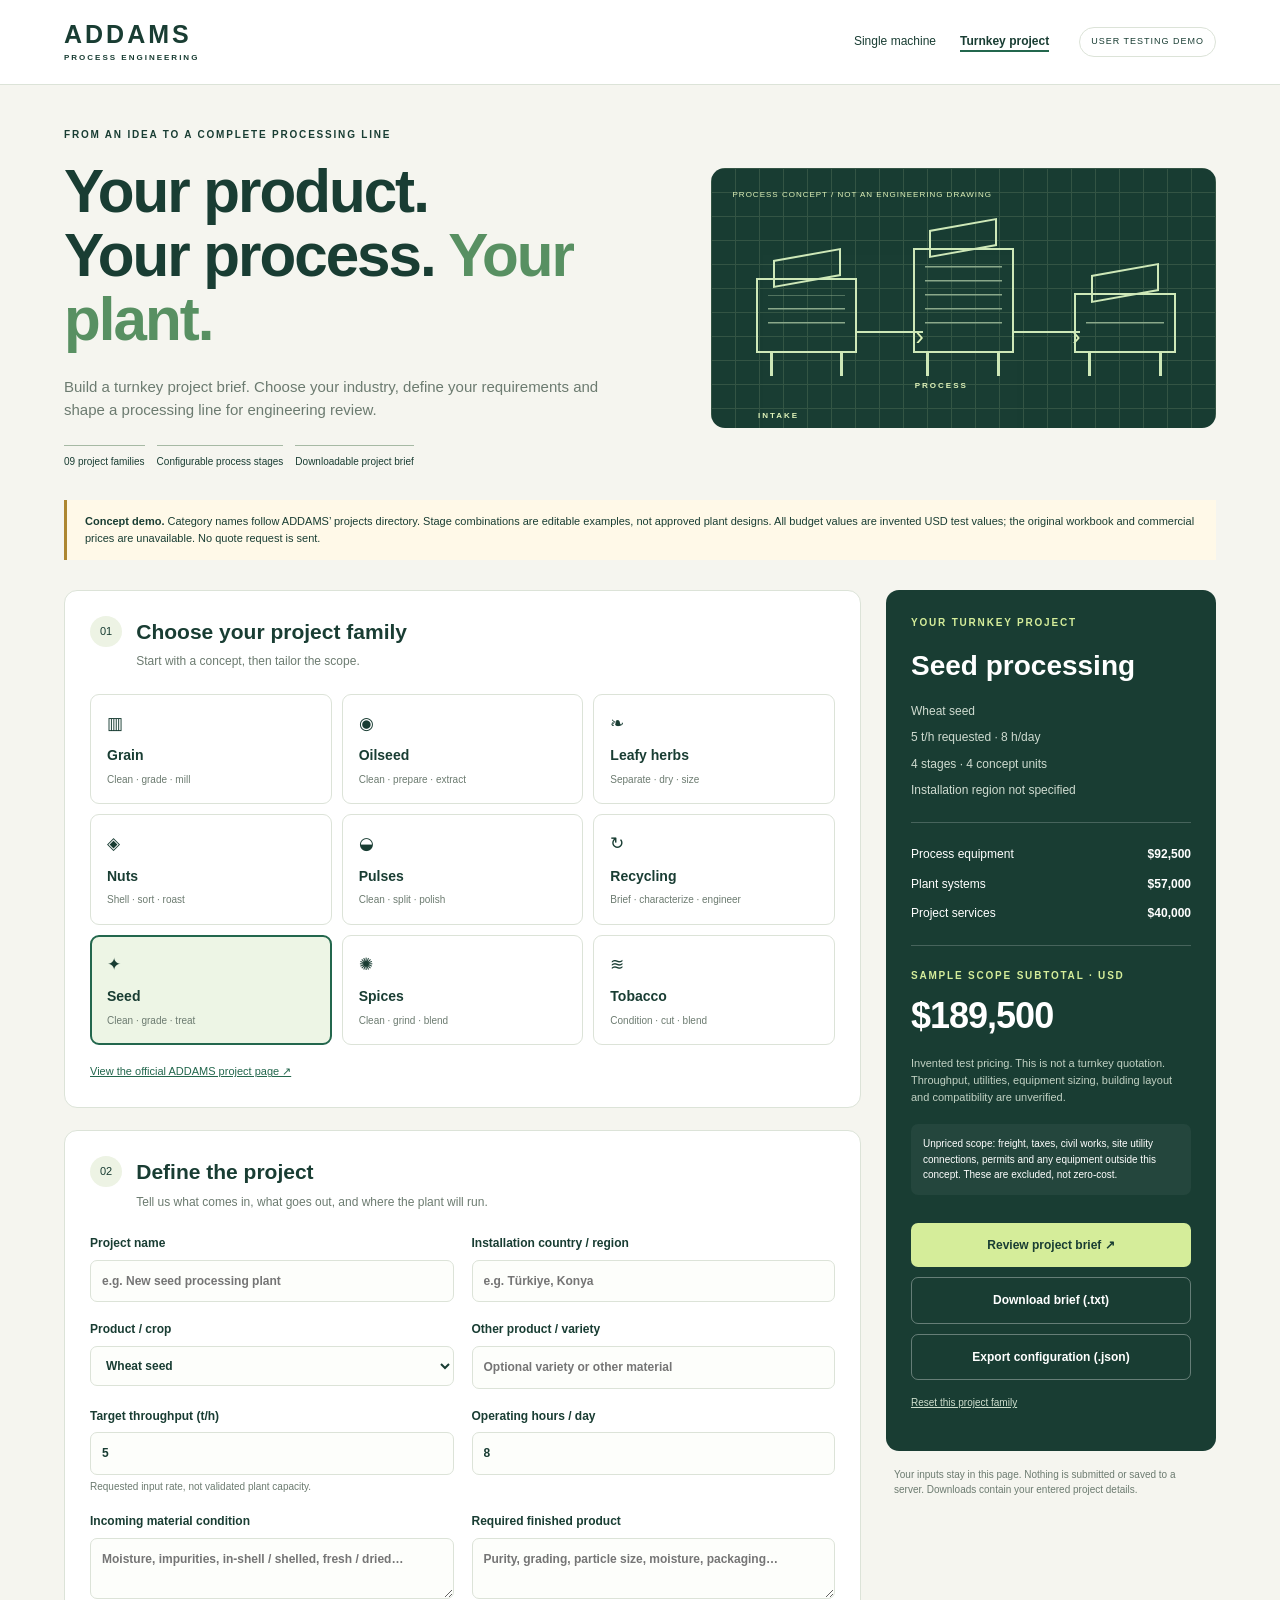
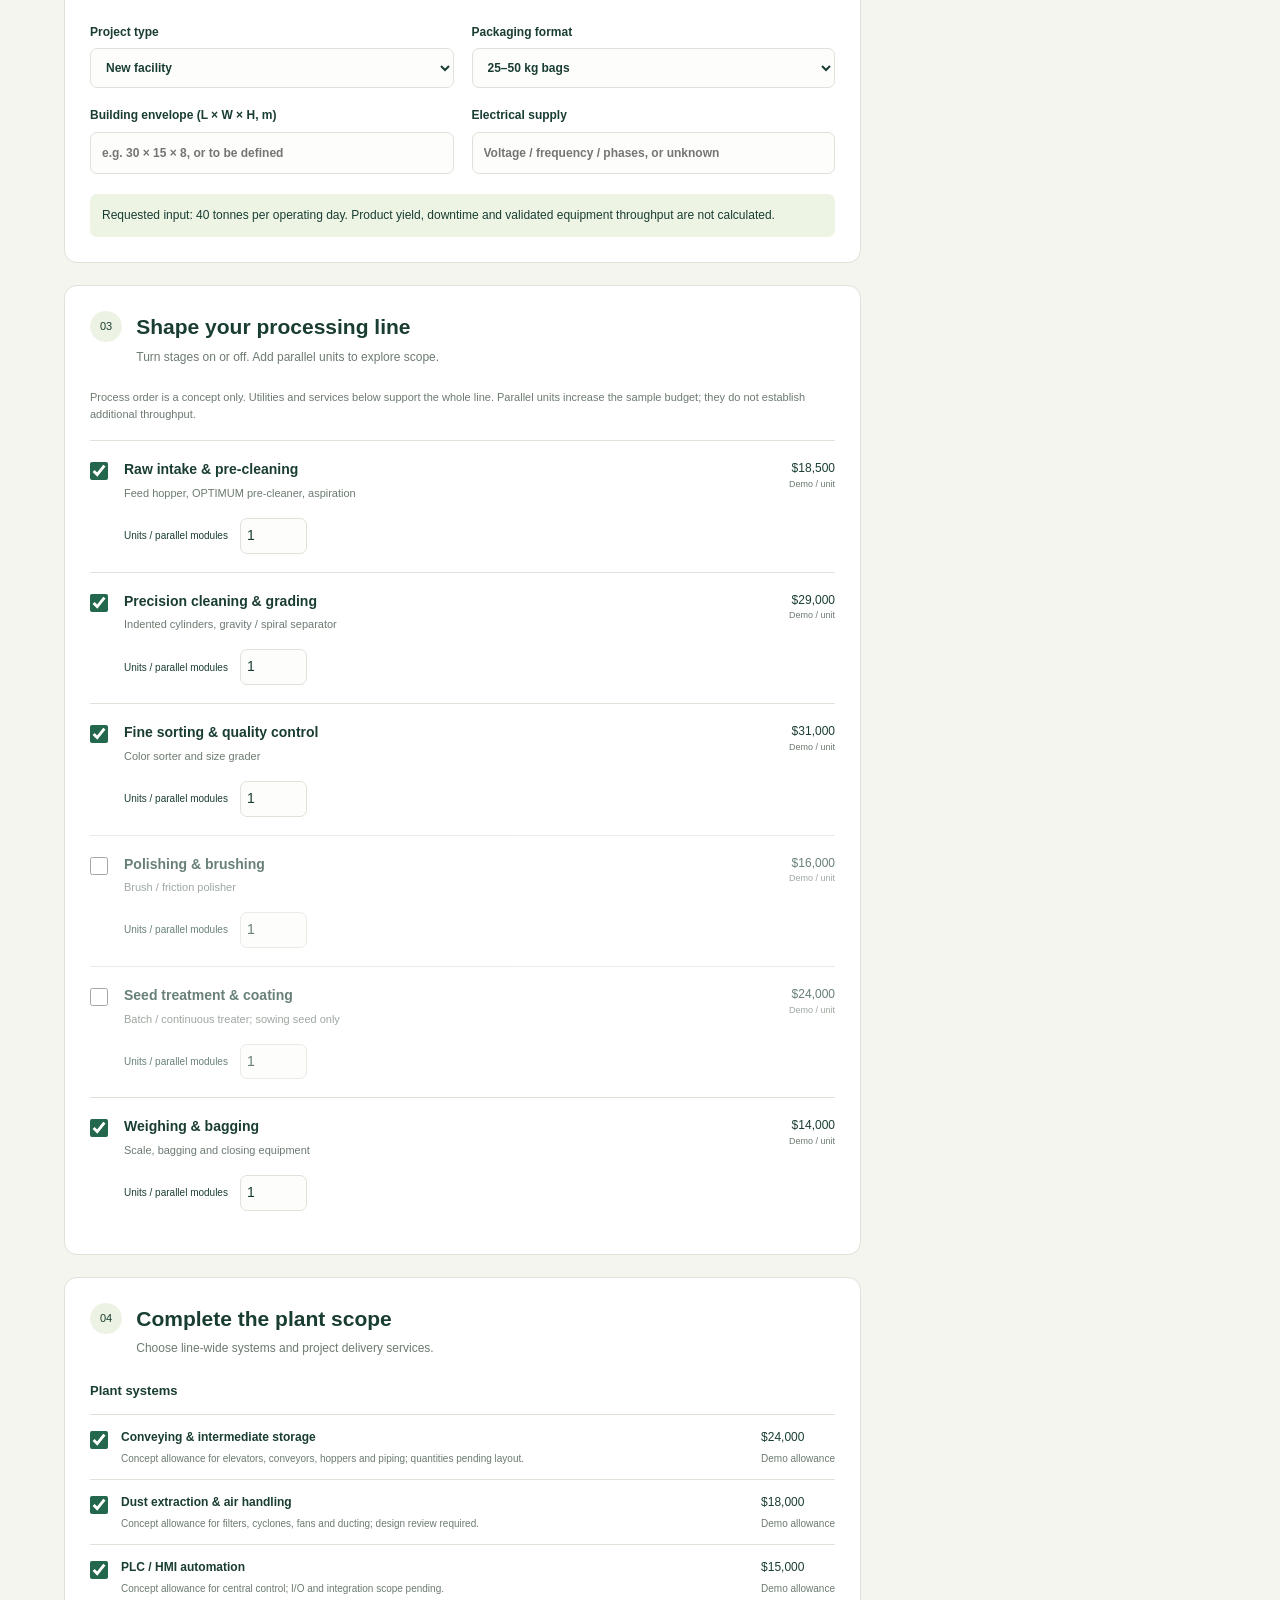
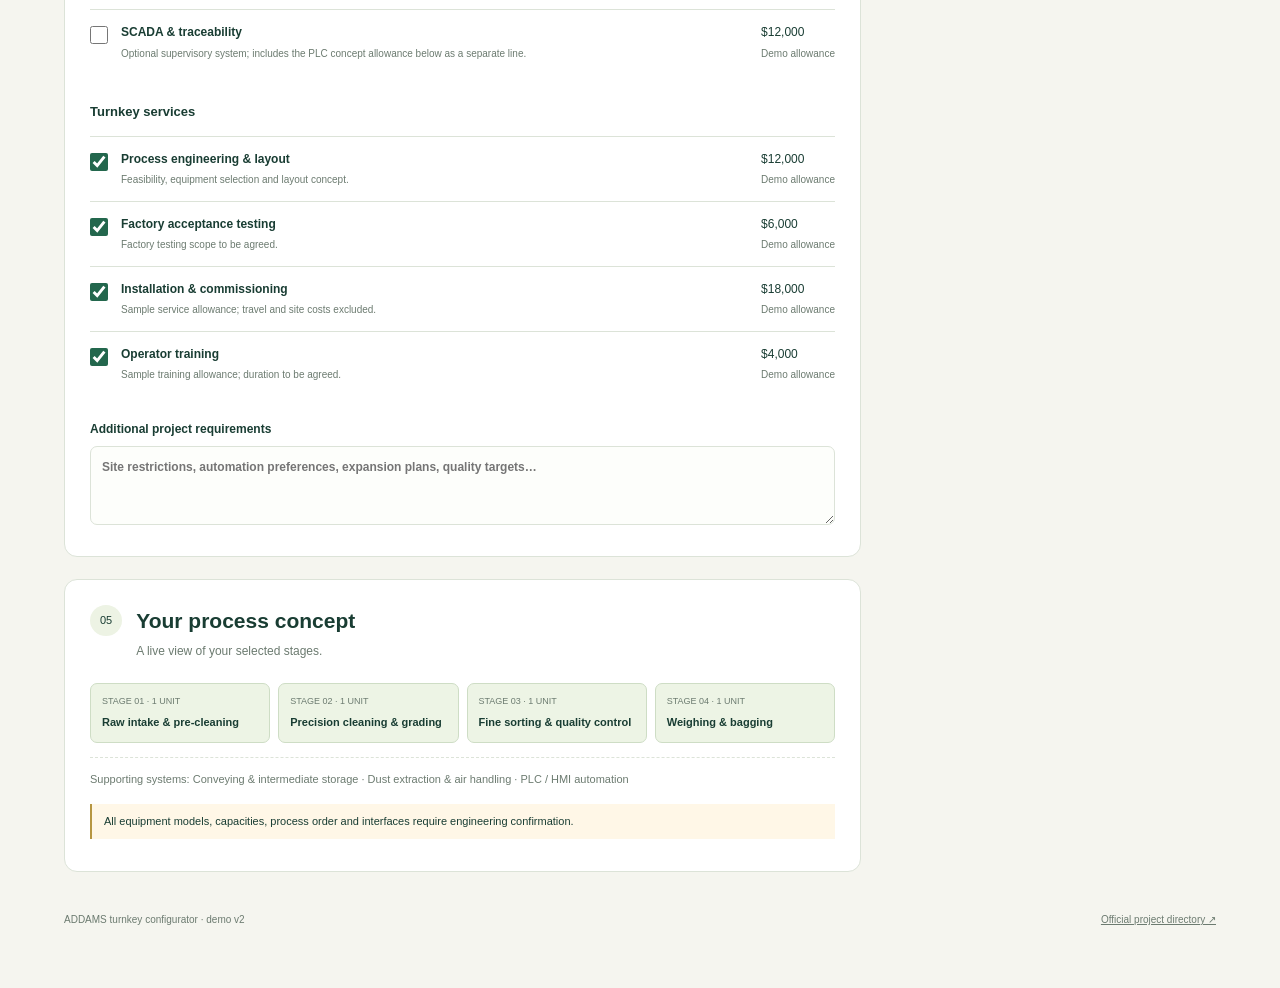
==== projects.html @ bf3217fe "Add turnkey project configurator projects.html" ====
<!doctype html><html lang="en"><head><meta charset="utf-8"><meta name="viewport" content="width=device-width,initial-scale=1"><title>ADDAMS | Turnkey Line Configurator</title><link rel="stylesheet" href="projects.css"><script src="projects.js" defer></script></head><body>
<header><a class="brand" href="index.html">ADDAMS<small>PROCESS ENGINEERING</small></a><nav><a href="index.html">Single machine</a><a href="projects.html" aria-current="page">Turnkey project</a></nav><span class="badge">USER TESTING DEMO</span></header>
<main><section class="hero"><div><div class="eyebrow">From an idea to a complete processing line</div><h1>Your product.<br>Your process. <em>Your plant.</em></h1><p>Build a turnkey project brief. Choose your industry, define your requirements and shape a processing line for engineering review.</p><div class="hero-tags"><span>09 project families</span><span>Configurable process stages</span><span>Downloadable project brief</span></div></div><div class="blueprint" aria-label="Conceptual processing-line illustration"><div class="grid-bg"></div><div class="tower t1"><i></i><b>INTAKE</b></div><div class="connector c1"></div><div class="tower t2"><i></i><b>PROCESS</b></div><div class="connector c2"></div><div class="tower t3"><i></i><b>PACK</b></div><span class="drawing-label">PROCESS CONCEPT / NOT AN ENGINEERING DRAWING</span></div></section>
<div class="notice"><b>Concept demo.</b> Category names follow ADDAMS’ projects directory. Stage combinations are editable examples, not approved plant designs. All budget values are invented USD test values; the original workbook and commercial prices are unavailable. No quote request is sent.</div>
<div class="layout"><div class="builder"><section class="panel" id="familySection"><div class="section-title"><span>01</span><div><h2>Choose your project family</h2><p>Start with a concept, then tailor the scope.</p></div></div><div id="families" class="families"></div><a id="source" target="_blank" rel="noopener" class="source">View the official ADDAMS project page ↗</a></section>
<section class="panel"><div class="section-title"><span>02</span><div><h2>Define the project</h2><p>Tell us what comes in, what goes out, and where the plant will run.</p></div></div><div class="fields">
<label>Project name<input id="projectName" maxlength="120" placeholder="e.g. New seed processing plant"></label><label>Installation country / region<input id="country" maxlength="120" placeholder="e.g. Türkiye, Konya"></label>
<label>Product / crop<select id="crop"></select></label><label>Other product / variety<input id="variety" maxlength="120" placeholder="Optional variety or other material"></label>
<label>Target throughput (t/h)<input id="capacity" type="number" min="0.1" max="1000" step="0.1" value="5" required><small>Requested input rate, not validated plant capacity.</small></label><label>Operating hours / day<input id="hours" type="number" min="1" max="24" step="1" value="8" required></label>
<label>Incoming material condition<textarea id="incoming" rows="2" maxlength="1000" placeholder="Moisture, impurities, in-shell / shelled, fresh / dried…"></textarea></label><label>Required finished product<textarea id="finished" rows="2" maxlength="1000" placeholder="Purity, grading, particle size, moisture, packaging…"></textarea></label>
<label>Project type<select id="projectType"><option>New facility</option><option>Existing line expansion</option><option>Retrofit / modernization</option></select></label><label>Packaging format<select id="packFormat"><option>25–50 kg bags</option><option>Big bags</option><option>Retail pouches</option><option>Jars / tins</option><option>Bulk discharge</option><option>To be defined</option></select></label>
<label>Building envelope (L × W × H, m)<input id="building" maxlength="100" placeholder="e.g. 30 × 15 × 8, or to be defined"></label><label>Electrical supply<input id="power" maxlength="100" placeholder="Voltage / frequency / phases, or unknown"></label></div><div class="requirement" id="throughput" role="status"></div></section>
<section class="panel"><div class="section-title"><span>03</span><div><h2>Shape your processing line</h2><p>Turn stages on or off. Add parallel units to explore scope.</p></div></div><div class="tip">Process order is a concept only. Utilities and services below support the whole line. Parallel units increase the sample budget; they do not establish additional throughput.</div><div id="stages"></div></section>
<section class="panel"><div class="section-title"><span>04</span><div><h2>Complete the plant scope</h2><p>Choose line-wide systems and project delivery services.</p></div></div><h3>Plant systems</h3><div id="systems"></div><h3 class="subhead">Turnkey services</h3><div id="services"></div><label class="notes">Additional project requirements<textarea id="notes" rows="3" maxlength="2000" placeholder="Site restrictions, automation preferences, expansion plans, quality targets…"></textarea></label></section>
<section class="panel flow-panel"><div class="section-title"><span>05</span><div><h2>Your process concept</h2><p>A live view of your selected stages.</p></div></div><ol id="flow" class="flow"></ol><div id="support" class="support"></div><div id="checks" class="checks" role="status"></div></section></div>
<aside><div class="summary"><div class="eyebrow">Your turnkey project</div><h2 id="summaryTitle"></h2><div id="summaryDetails"></div><div class="divider"></div><div id="budgetLines"></div><div class="divider"></div><div class="eyebrow">Sample scope subtotal · USD</div><div id="budget" class="budget" role="status" aria-live="polite"></div><p class="fine">Invented test pricing. This is not a turnkey quotation. Throughput, utilities, equipment sizing, building layout and compatibility are unverified.</p><div class="exclusions">Unpriced scope: freight, taxes, civil works, site utility connections, permits and any equipment outside this concept. These are excluded, not zero-cost.</div><button class="primary" id="review">Review project brief ↗</button><button class="secondary" id="download">Download brief (.txt)</button><button class="secondary" id="json">Export configuration (.json)</button><button class="reset" id="reset">Reset this project family</button><div class="status" id="status" role="status"></div></div><div class="privacy">Your inputs stay in this page. Nothing is submitted or saved to a server. Downloads contain your entered project details.</div></aside></div>
<footer><span>ADDAMS turnkey configurator · demo v2</span><a href="https://addamsgroup.com/projects/" target="_blank" rel="noopener">Official project directory ↗</a></footer></main>
<dialog id="brief" aria-labelledby="briefTitle"><button class="close" id="close" aria-label="Close project brief">×</button><div class="eyebrow">Project brief / engineering review required</div><h2 id="briefTitle">Your turnkey line concept</h2><pre id="briefText"></pre><div class="dialog-actions"><button class="primary" id="briefDownload">Download brief</button><button class="secondary" id="print">Print / Save as PDF</button></div></dialog></body></html>
---- projects.css ----
:root{--ink:#193d33;--green:#23674d;--lime:#d5ed9a;--paper:#f5f5ef;--line:#dce3d8;--muted:#6c7b70}*{box-sizing:border-box}body{margin:0;background:var(--paper);color:var(--ink);font:14px/1.55 Arial,sans-serif}a{color:inherit}button,input,select,textarea{font:inherit}button{cursor:pointer}button:focus-visible,a:focus-visible,input:focus-visible,select:focus-visible,textarea:focus-visible{outline:3px solid #a8bd55;outline-offset:3px}header{display:flex;align-items:center;gap:30px;padding:22px 5%;background:#fff;border-bottom:1px solid var(--line)}.brand{text-decoration:none;font-size:25px;font-weight:900;letter-spacing:3px;line-height:1}.brand small{display:block;font-size:8px;letter-spacing:2px;margin-top:7px}nav{display:flex;gap:24px;margin-left:auto}nav a{text-decoration:none;font-size:12px}nav a[aria-current]{font-weight:bold;border-bottom:2px solid var(--green)}.badge{font-size:9px;border:1px solid var(--line);border-radius:20px;padding:7px 11px;letter-spacing:1px}main{max-width:1500px;margin:auto;padding:42px 5%}.hero{display:grid;grid-template-columns:1.2fr 1fr;gap:40px;align-items:center}.eyebrow{font-size:10px;letter-spacing:1.8px;text-transform:uppercase;font-weight:bold}h1{font-size:clamp(34px,4.7vw,65px);letter-spacing:-2px;line-height:1.07;margin:17px 0 22px}h1 em{font-style:normal;color:#589062}.hero p{max-width:560px;color:var(--muted);font-size:15px}.hero-tags{display:flex;gap:12px;flex-wrap:wrap;font-size:10px;margin-top:24px}.hero-tags span{border-top:1px solid #a6b9a4;padding-top:8px}.blueprint{height:260px;background:var(--ink);border-radius:14px;position:relative;overflow:hidden;color:#e0f3ba}.grid-bg{position:absolute;inset:0;opacity:.15;background-image:linear-gradient(#cadba9 1px,transparent 1px),linear-gradient(90deg,#cadba9 1px,transparent 1px);background-size:24px 24px}.tower{position:absolute;border:2px solid #cee8b8;width:20%;top:80px;height:105px}.tower:before{content:'';position:absolute;left:15%;right:15%;top:-26px;height:24px;border:2px solid #cee8b8;transform:skewY(-10deg)}.tower:after{content:'';position:absolute;left:12%;right:12%;height:23px;bottom:-25px;border-left:3px solid #cee8b8;border-right:3px solid #cee8b8}.tower i{position:absolute;inset:15px 10px;background:repeating-linear-gradient(0deg,transparent,transparent 12px,#8aa88a 13px,#8aa88a 14px)}.tower b{position:absolute;top:130px;font-size:8px;letter-spacing:2px;white-space:nowrap}.t1{left:9%;height:75px;top:110px}.t2{left:40%}.t3{left:72%;height:60px;top:125px}.connector{position:absolute;width:13%;height:10px;border-top:2px solid #cee8b8;top:163px}.connector:after{content:'›';position:absolute;right:-1px;top:-16px;font-size:25px}.c1{left:29%}.c2{left:60%}.drawing-label{position:absolute;left:22px;top:21px;font-size:8px;letter-spacing:1px}.notice{background:#fff9e8;border-left:3px solid #ad8731;padding:13px 18px;font-size:11px;margin:30px 0}.layout{display:grid;grid-template-columns:minmax(0,1fr) 330px;gap:25px;align-items:start}.panel{background:white;border:1px solid var(--line);border-radius:13px;padding:25px;margin-bottom:22px}.section-title{display:flex;gap:14px;align-items:start;margin-bottom:23px}.section-title>span{font-size:11px;background:#edf3e4;border-radius:50%;padding:7px 10px}.section-title h2{font-size:21px;margin:0}.section-title p{font-size:12px;color:var(--muted);margin:4px 0 0}.families{display:grid;grid-template-columns:repeat(3,1fr);gap:10px}.family{border:1px solid var(--line);background:white;text-align:left;color:var(--ink);border-radius:9px;padding:16px;min-height:100px}.family[aria-pressed=true]{background:#edf5e5;border:2px solid var(--green);padding:15px}.family b{display:block;font-size:14px;margin-bottom:5px}.family small{font-size:10px;color:var(--muted);display:block}.family .icon{display:block;font-size:17px;margin-bottom:8px}.source{display:inline-block;font-size:11px;margin-top:18px;color:var(--green)}.fields{display:grid;grid-template-columns:1fr 1fr;gap:18px}label{display:block;font-size:12px;font-weight:bold}input,select,textarea{width:100%;border:1px solid var(--line);border-radius:7px;padding:11px;background:#fdfefb;color:var(--ink);margin-top:7px;min-width:0}textarea{resize:vertical}label small{font-size:10px;font-weight:normal;color:var(--muted);display:block;margin-top:4px}.requirement{background:#edf4e4;padding:12px;margin-top:20px;font-size:12px;border-radius:7px}.tip{font-size:11px;color:var(--muted);margin-bottom:17px}.stage{border-top:1px solid var(--line);padding:18px 0;display:grid;grid-template-columns:22px 1fr auto;gap:12px;align-items:start}.stage input[type=checkbox],.scope input{width:18px;height:18px;accent-color:var(--green);margin:3px 0}.stage h3{font-size:14px;margin:0}.stage p{font-size:11px;color:var(--muted);margin:4px 0}.stage .cost{font-size:12px;white-space:nowrap;text-align:right}.cost small{display:block;font-size:9px;color:var(--muted)}.stage-controls{grid-column:2 / 4;display:flex;align-items:center;gap:12px}.stage-controls label{font-weight:normal;font-size:10px}.stage-controls input{width:67px;margin:0;padding:6px}.stage.disabled{opacity:.65}.scope{display:grid;grid-template-columns:19px 1fr auto;gap:12px;padding:13px 0;border-top:1px solid var(--line);font-size:12px;cursor:pointer}.scope b{font-size:12px}.scope small{display:block;font-weight:normal;color:var(--muted);font-size:10px}.scope .cost{font-weight:normal}.panel>h3{font-size:13px}.subhead{margin-top:28px}.notes{margin-top:24px}.flow{display:flex;gap:8px;flex-wrap:wrap;padding:0;list-style:none}.flow li{background:#edf4e5;border:1px solid #ceddc5;padding:11px;border-radius:7px;font-size:11px;flex:1 1 120px}.flow li span{display:block;font-size:9px;color:var(--muted);margin-bottom:5px}.support{font-size:11px;color:var(--muted);border-top:1px dashed var(--line);padding-top:13px}.checks{margin-top:16px;font-size:11px}.checks p{padding:9px 12px;background:#fff7e7;border-left:2px solid #b69642;margin:7px 0}.summary{background:var(--ink);color:#fff;padding:25px;border-radius:13px}aside{position:sticky;top:20px}.summary .eyebrow{color:var(--lime)}.summary h2{font-size:28px;margin:14px 0}.detail{font-size:12px;color:#cfdbd0;margin:8px 0}.row{display:flex;justify-content:space-between;gap:12px;font-size:12px;margin:11px 0}.divider{border-top:1px solid #ffffff33;margin:22px 0}.budget{font-size:36px;font-weight:bold;letter-spacing:-1px;margin:5px 0}.fine{font-size:11px;color:#c1d1c3}.exclusions{font-size:10px;background:#ffffff0c;border-radius:7px;padding:12px;margin:18px 0}.primary,.secondary{width:100%;padding:13px;border-radius:7px;border:0;font-weight:bold;margin-top:10px;font-size:12px}.primary{background:var(--lime);color:var(--ink)}.secondary{background:transparent;color:inherit;border:1px solid #ffffff55}.reset{border:0;background:none;color:#cfdfce;text-decoration:underline;font-size:10px;padding:15px 0}.status{font-size:11px;color:var(--lime)}.privacy{font-size:10px;color:var(--muted);padding:16px 8px}footer{display:flex;justify-content:space-between;font-size:10px;color:var(--muted);padding:18px 0}dialog{width:min(760px,calc(100% - 30px));max-height:90vh;border:0;border-radius:14px;padding:30px;color:var(--ink)}dialog::backdrop{background:#102d26b0}dialog h2{font-size:25px}pre{font:12px/1.7 Arial,sans-serif;white-space:pre-wrap;overflow-wrap:anywhere}.close{float:right;border:0;border-radius:50%;background:#eef3e6;width:32px;height:32px}.dialog-actions{display:flex;gap:12px}.dialog-actions .secondary{color:var(--ink);border-color:var(--line)}@media(max-width:1050px){.layout{grid-template-columns:1fr 300px}.families{grid-template-columns:repeat(2,1fr)}}@media(max-width:850px){.layout{grid-template-columns:1fr}aside{position:static}.hero{grid-template-columns:1fr}.blueprint{display:none}.families{grid-template-columns:repeat(3,1fr)}}@media(max-width:550px){main{padding:28px 5%}header{gap:12px;flex-wrap:wrap}.badge{display:none}nav{gap:15px}.brand{font-size:20px}.panel{padding:19px}.families{grid-template-columns:repeat(2,1fr)}.fields{grid-template-columns:1fr}.stage{grid-template-columns:20px 1fr}.stage .cost{grid-column:2;text-align:left}.stage-controls{grid-column:2}.scope{grid-template-columns:19px 1fr}.scope .cost{grid-column:2}.dialog-actions{display:block}footer{display:block}h1{font-size:40px}.family{min-height:95px}}@media print{body>*{display:none!important}body>dialog[open]{display:block!important;position:static;max-height:none;width:100%;max-width:none;margin:0;padding:0}dialog button,.dialog-actions{display:none!important}dialog::backdrop{background:white}}
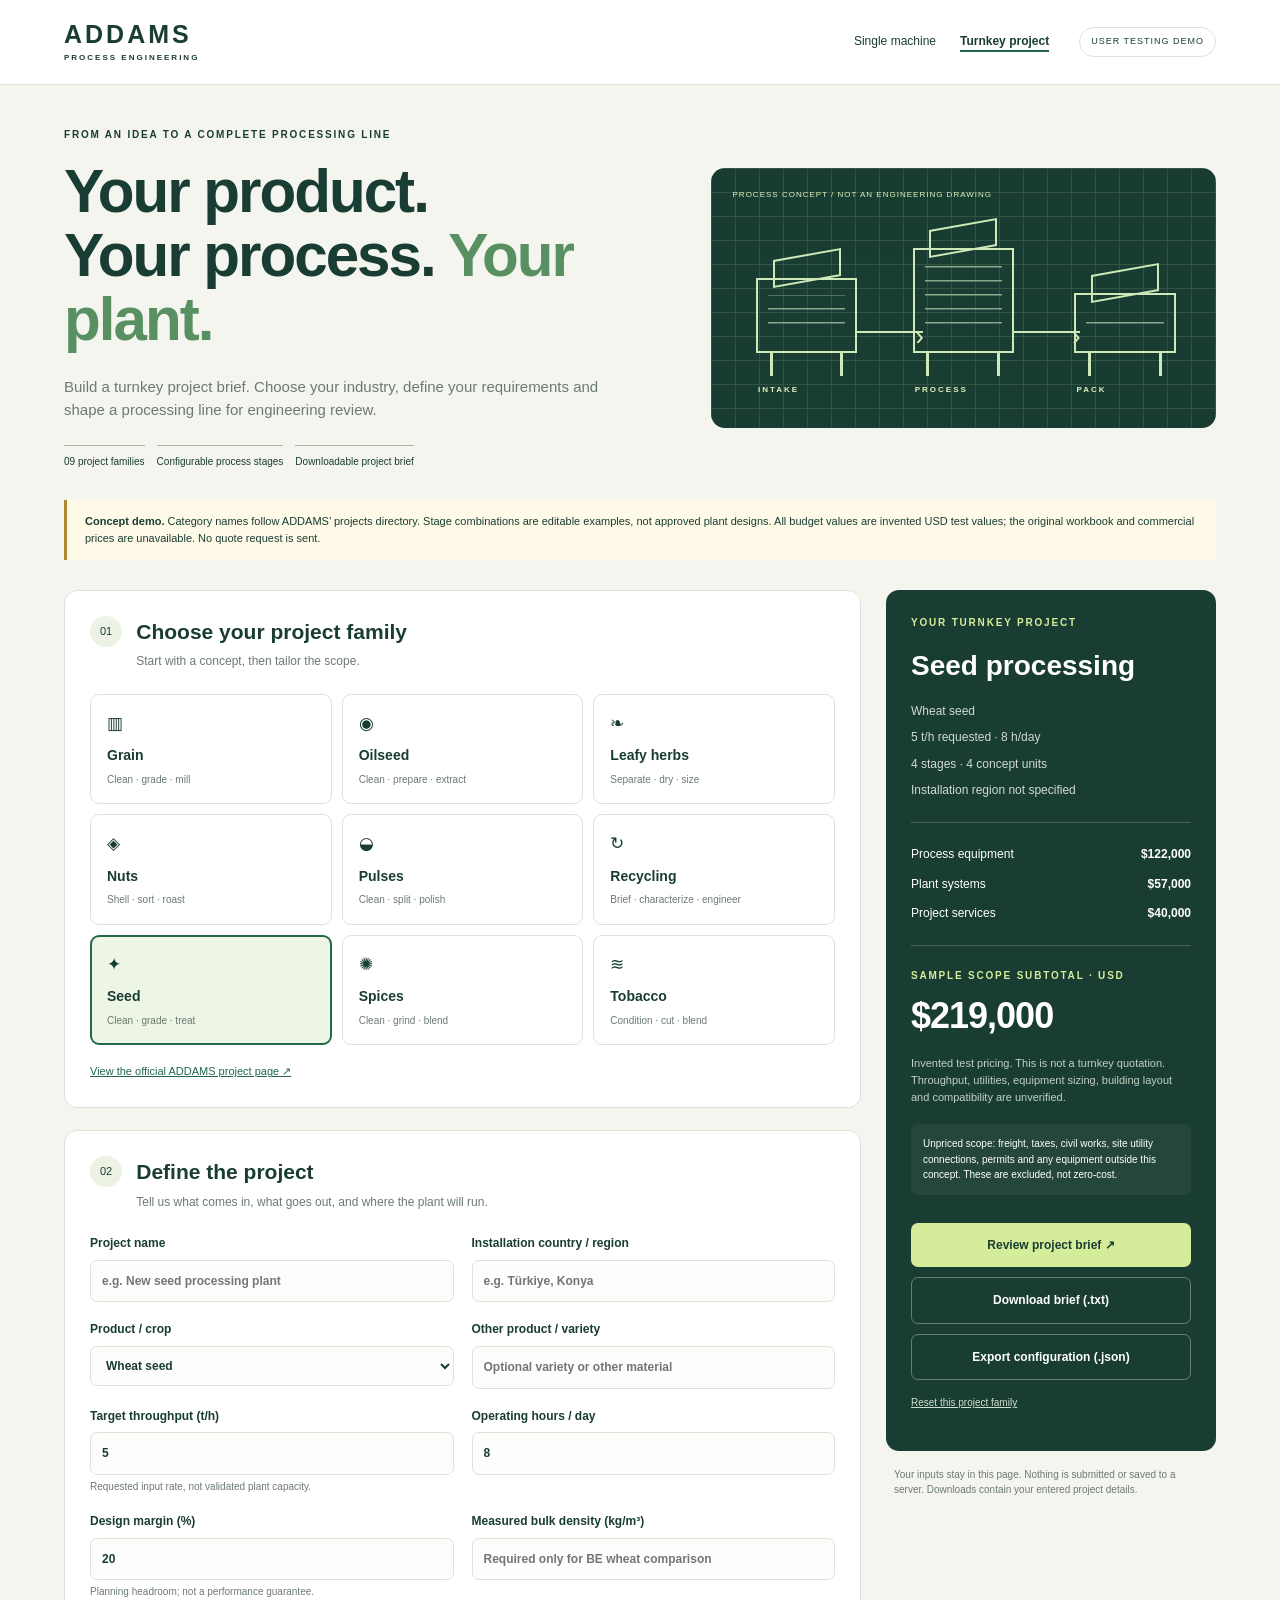
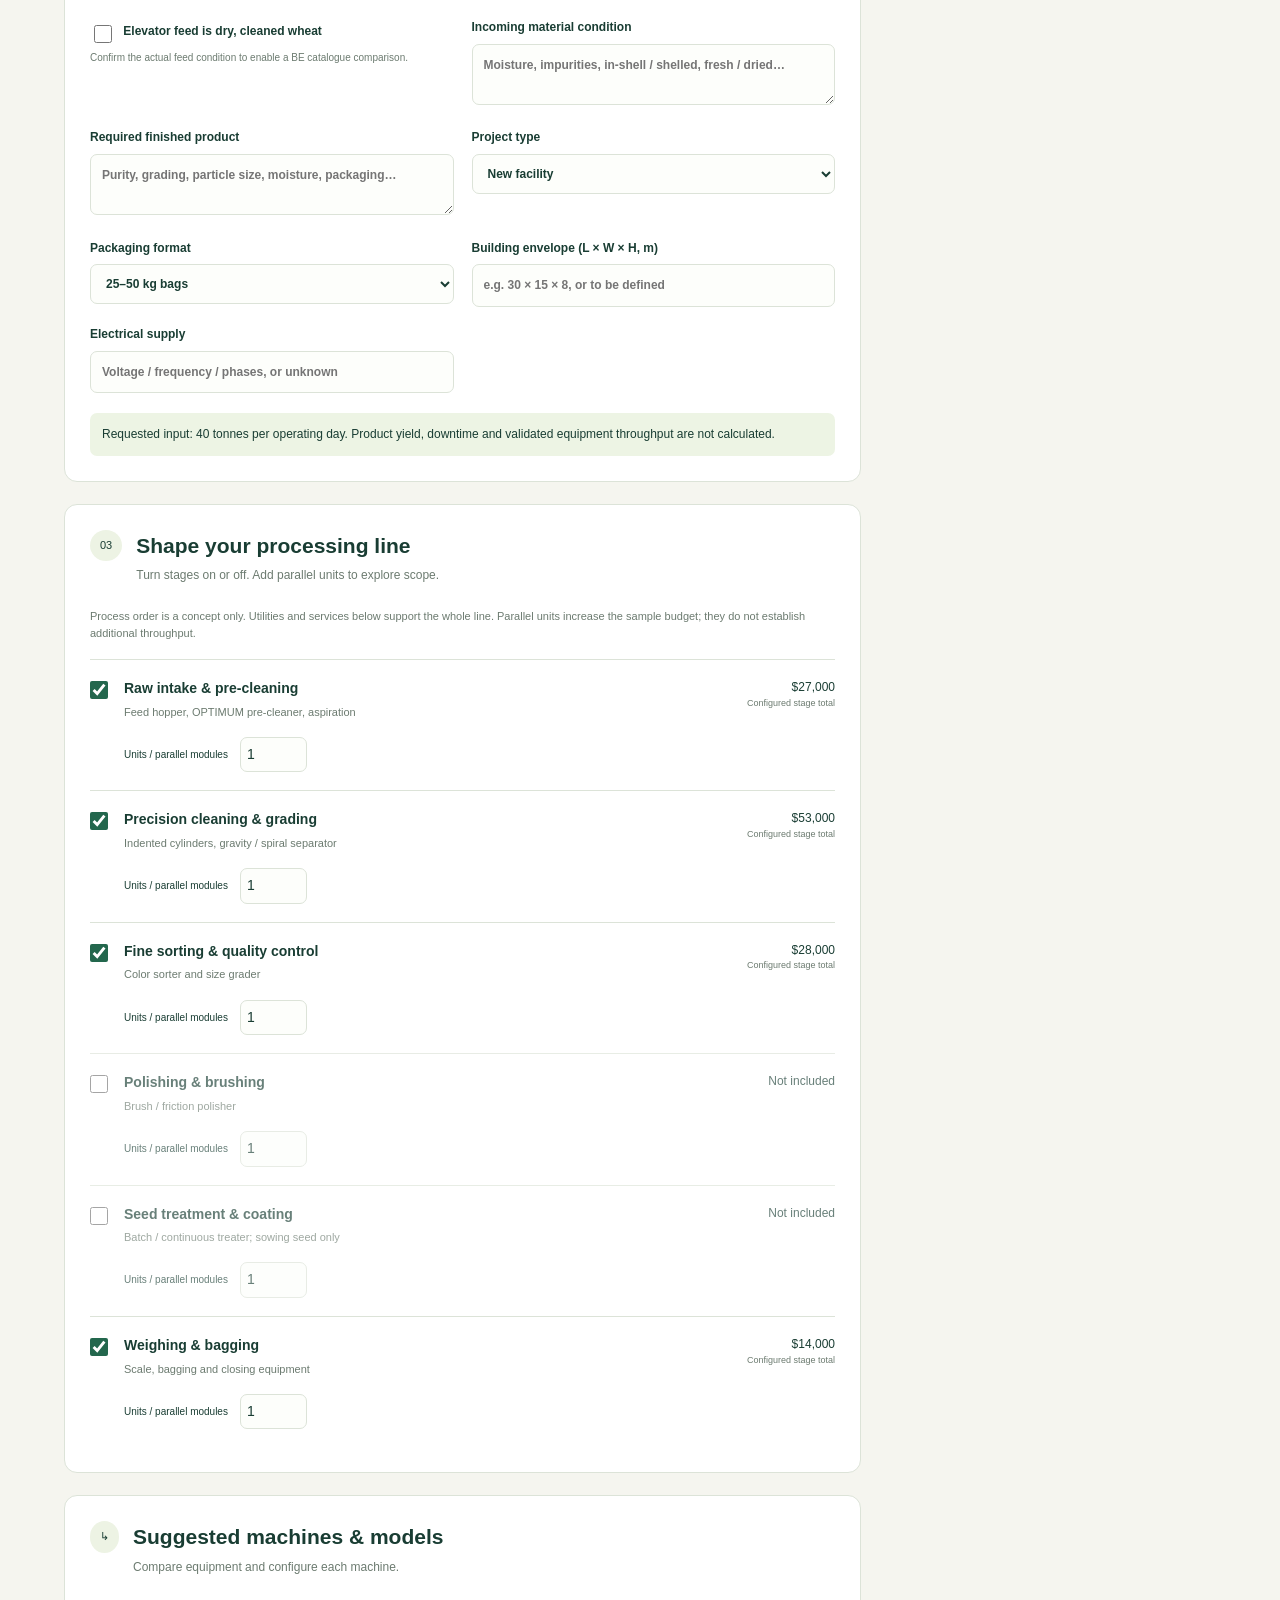
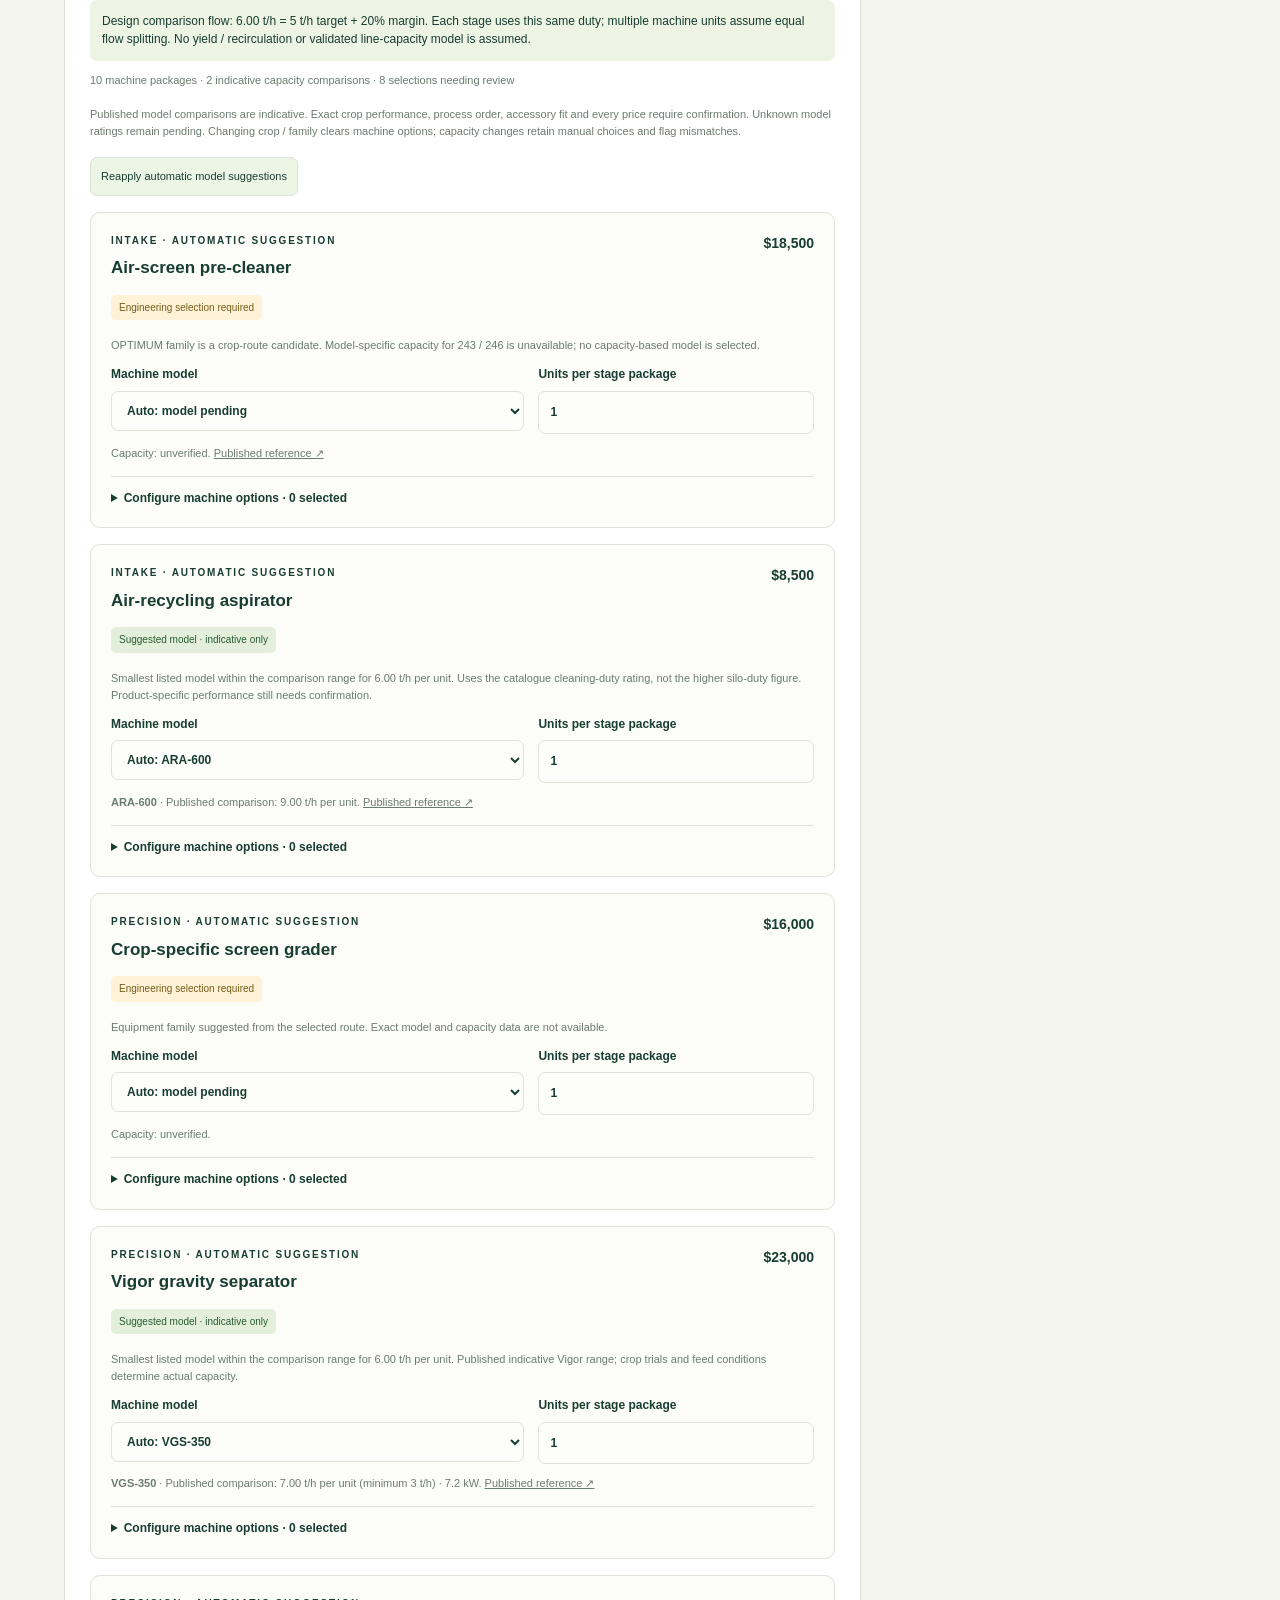
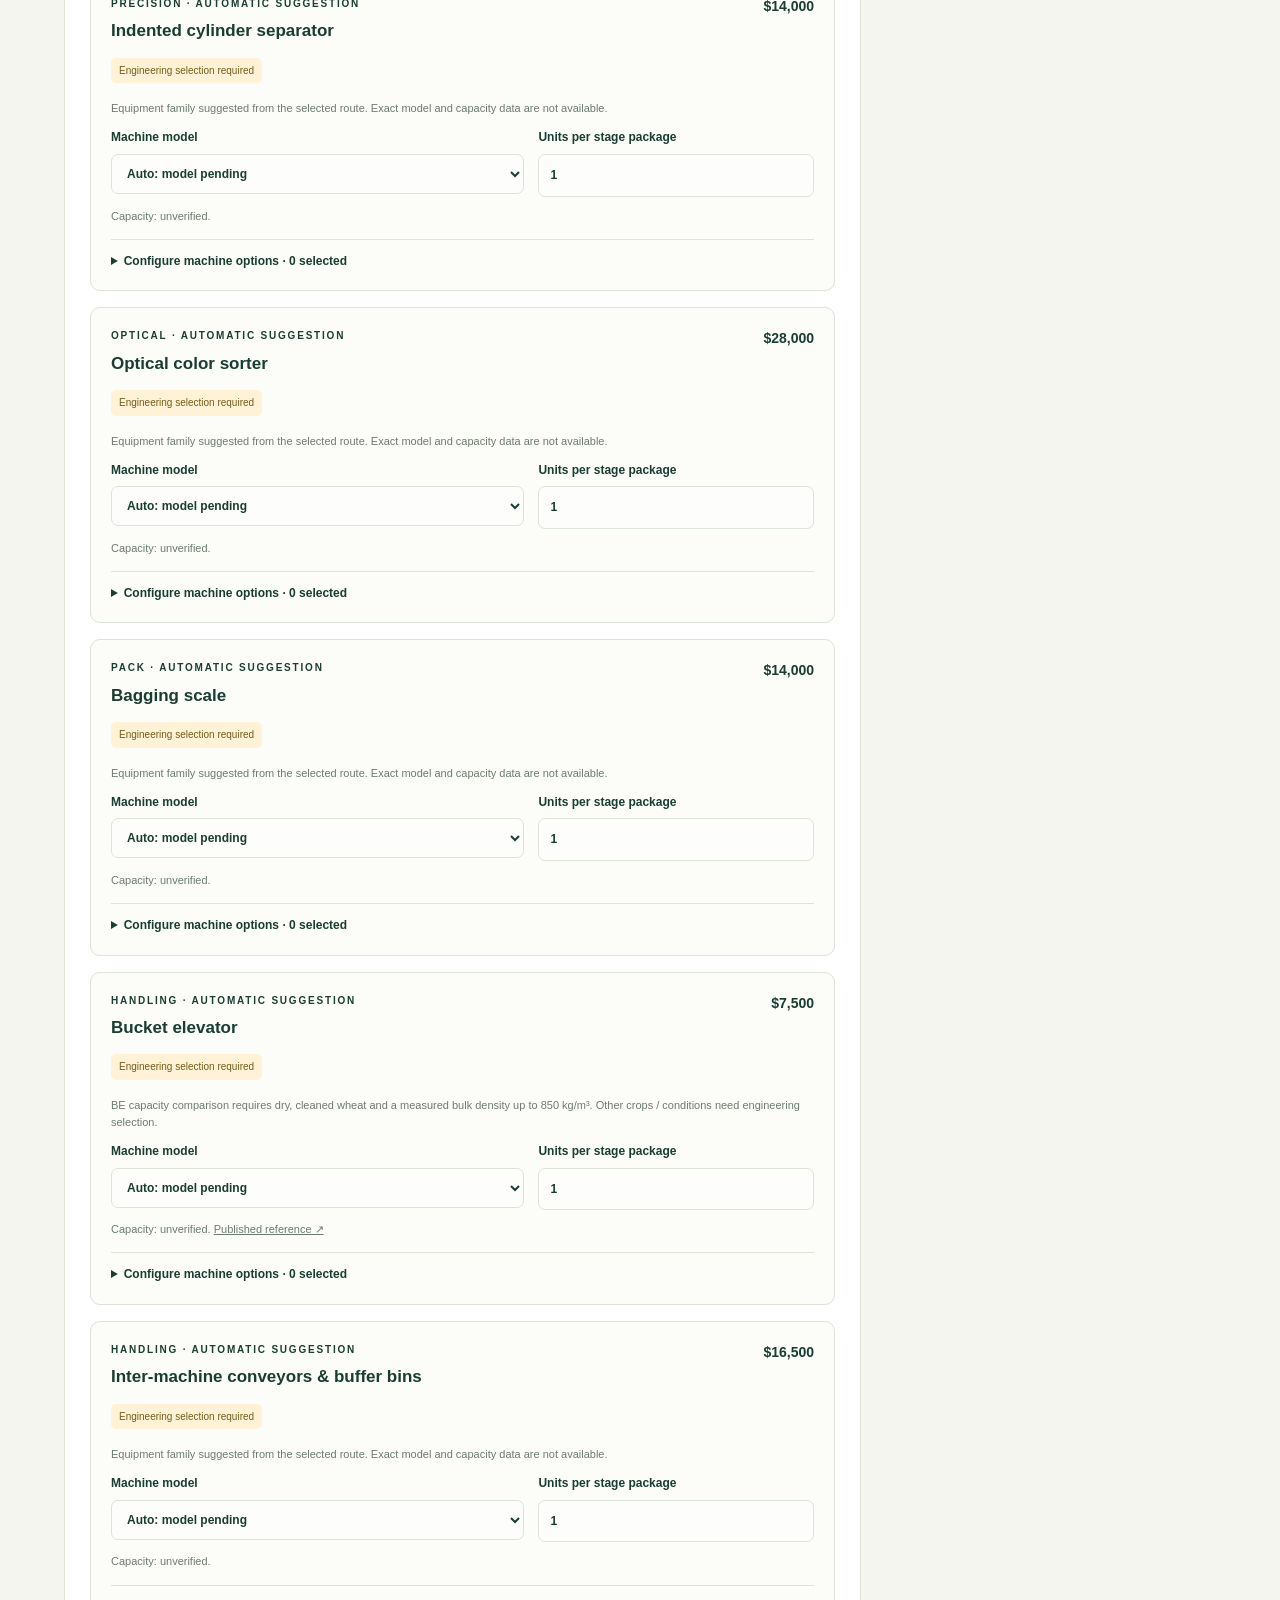
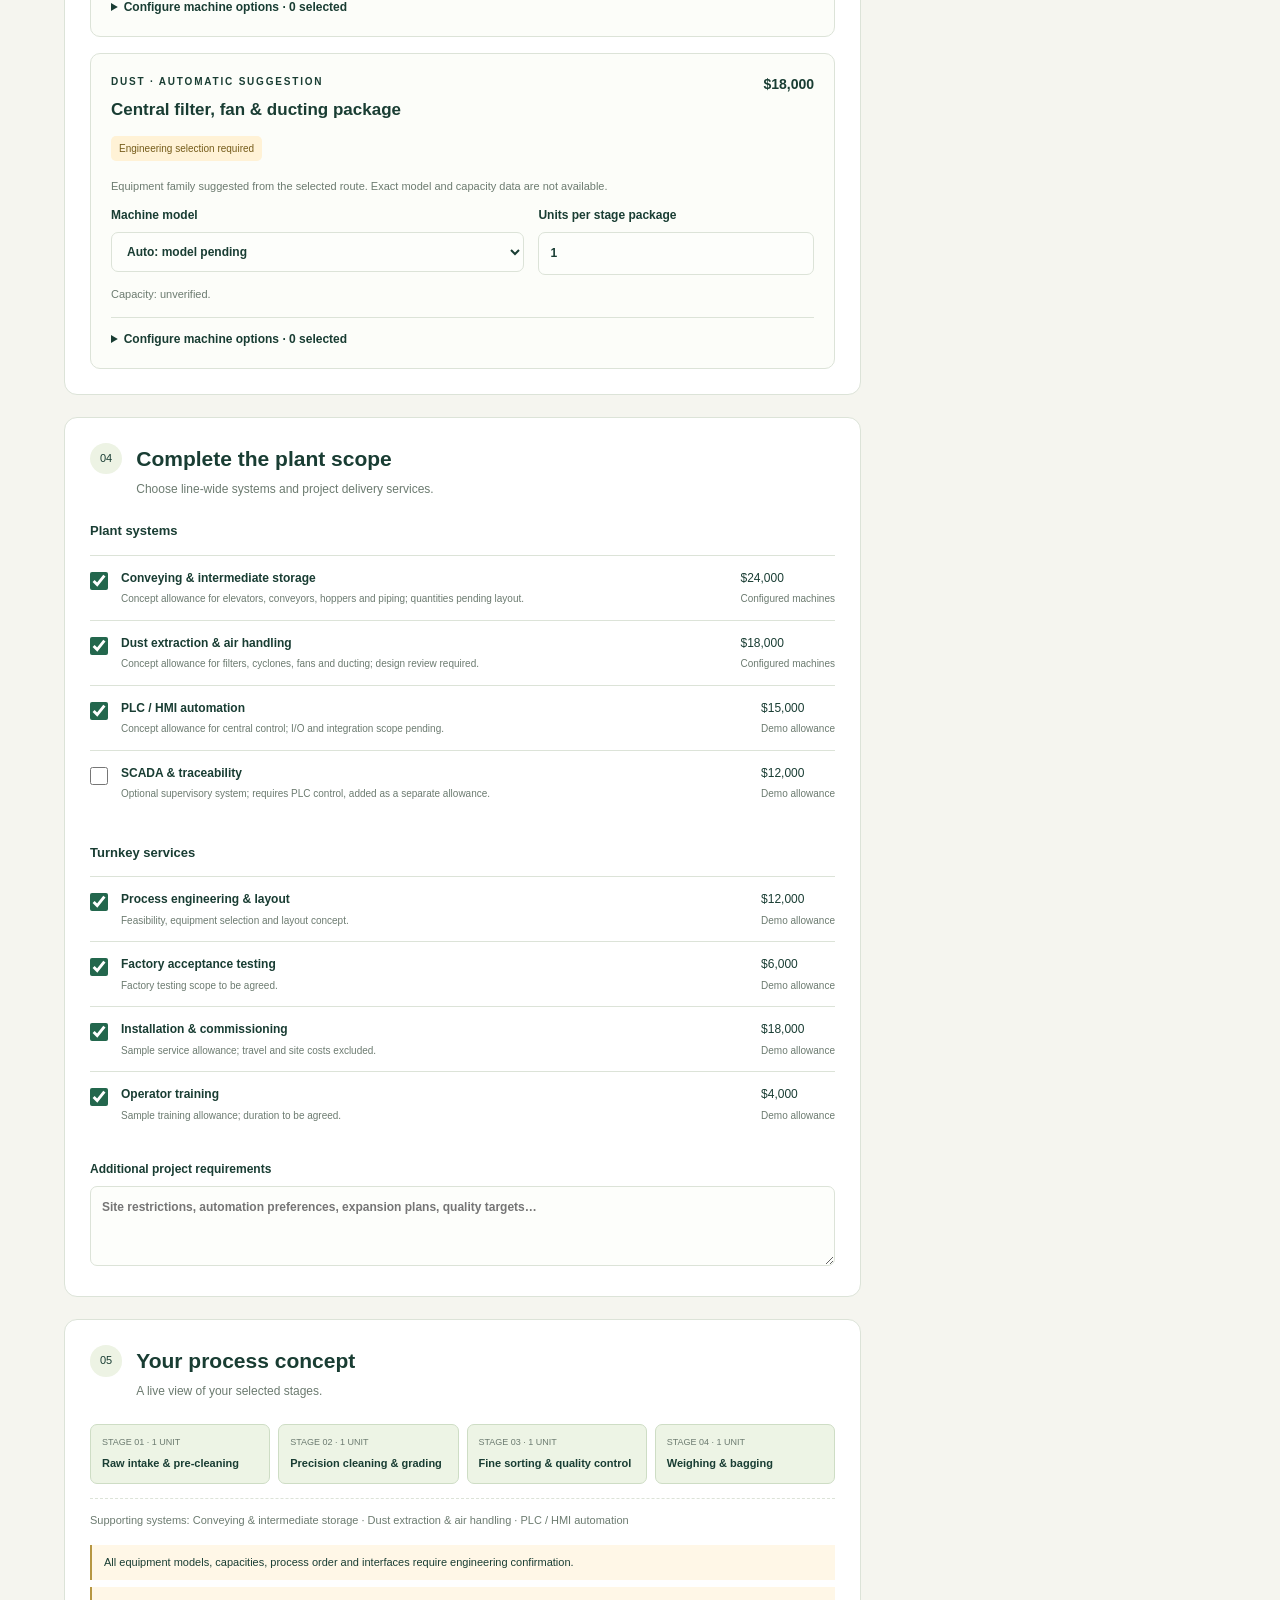
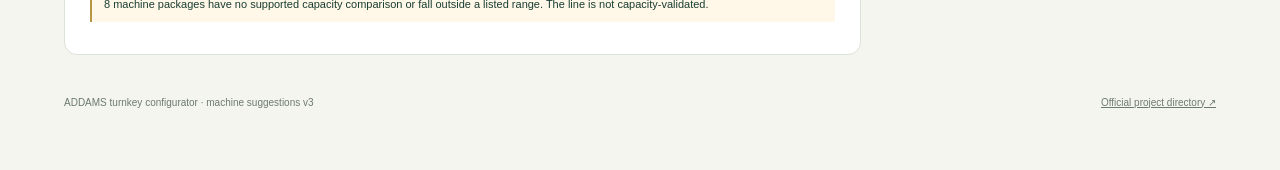
==== commit d0948a73: "Integrate machine suggestions and configurable machine options" ====
--- a/projects.html
+++ b/projects.html
@@ -1,4 +1,4 @@
-<!doctype html><html lang="en"><head><meta charset="utf-8"><meta name="viewport" content="width=device-width,initial-scale=1"><title>ADDAMS | Turnkey Line Configurator</title><link rel="stylesheet" href="projects.css"><script src="projects.js" defer></script></head><body>
+<!doctype html><html lang="en"><head><meta charset="utf-8"><meta name="viewport" content="width=device-width,initial-scale=1"><title>ADDAMS | Turnkey Line Configurator</title><link rel="stylesheet" href="projects.css?v=4"><script src="projects.js?v=4" defer></script><script src="recommendations.js?v=4" defer></script></head><body>
 <header><a class="brand" href="index.html">ADDAMS<small>PROCESS ENGINEERING</small></a><nav><a href="index.html">Single machine</a><a href="projects.html" aria-current="page">Turnkey project</a></nav><span class="badge">USER TESTING DEMO</span></header>
 <main><section class="hero"><div><div class="eyebrow">From an idea to a complete processing line</div><h1>Your product.<br>Your process. <em>Your plant.</em></h1><p>Build a turnkey project brief. Choose your industry, define your requirements and shape a processing line for engineering review.</p><div class="hero-tags"><span>09 project families</span><span>Configurable process stages</span><span>Downloadable project brief</span></div></div><div class="blueprint" aria-label="Conceptual processing-line illustration"><div class="grid-bg"></div><div class="tower t1"><i></i><b>INTAKE</b></div><div class="connector c1"></div><div class="tower t2"><i></i><b>PROCESS</b></div><div class="connector c2"></div><div class="tower t3"><i></i><b>PACK</b></div><span class="drawing-label">PROCESS CONCEPT / NOT AN ENGINEERING DRAWING</span></div></section>
 <div class="notice"><b>Concept demo.</b> Category names follow ADDAMS’ projects directory. Stage combinations are editable examples, not approved plant designs. All budget values are invented USD test values; the original workbook and commercial prices are unavailable. No quote request is sent.</div>
@@ -7,13 +7,15 @@
 <label>Project name<input id="projectName" maxlength="120" placeholder="e.g. New seed processing plant"></label><label>Installation country / region<input id="country" maxlength="120" placeholder="e.g. Türkiye, Konya"></label>
 <label>Product / crop<select id="crop"></select></label><label>Other product / variety<input id="variety" maxlength="120" placeholder="Optional variety or other material"></label>
 <label>Target throughput (t/h)<input id="capacity" type="number" min="0.1" max="1000" step="0.1" value="5" required><small>Requested input rate, not validated plant capacity.</small></label><label>Operating hours / day<input id="hours" type="number" min="1" max="24" step="1" value="8" required></label>
-<label>Incoming material condition<textarea id="incoming" rows="2" maxlength="1000" placeholder="Moisture, impurities, in-shell / shelled, fresh / dried…"></textarea></label><label>Required finished product<textarea id="finished" rows="2" maxlength="1000" placeholder="Purity, grading, particle size, moisture, packaging…"></textarea></label>
+<label>Design margin (%)<input id="margin" type="number" min="0" max="50" step="1" value="20"><small>Planning headroom; not a performance guarantee.</small></label><label>Measured bulk density (kg/m³)<input id="density" type="number" min="1" max="850" step="1" placeholder="Required only for BE wheat comparison"></label><label class="condition-check"><input id="dryWheat" type="checkbox"> Elevator feed is dry, cleaned wheat<small>Confirm the actual feed condition to enable a BE catalogue comparison.</small></label><label>Incoming material condition<textarea id="incoming" rows="2" maxlength="1000" placeholder="Moisture, impurities, in-shell / shelled, fresh / dried…"></textarea></label><label>Required finished product<textarea id="finished" rows="2" maxlength="1000" placeholder="Purity, grading, particle size, moisture, packaging…"></textarea></label>
 <label>Project type<select id="projectType"><option>New facility</option><option>Existing line expansion</option><option>Retrofit / modernization</option></select></label><label>Packaging format<select id="packFormat"><option>25–50 kg bags</option><option>Big bags</option><option>Retail pouches</option><option>Jars / tins</option><option>Bulk discharge</option><option>To be defined</option></select></label>
 <label>Building envelope (L × W × H, m)<input id="building" maxlength="100" placeholder="e.g. 30 × 15 × 8, or to be defined"></label><label>Electrical supply<input id="power" maxlength="100" placeholder="Voltage / frequency / phases, or unknown"></label></div><div class="requirement" id="throughput" role="status"></div></section>
 <section class="panel"><div class="section-title"><span>03</span><div><h2>Shape your processing line</h2><p>Turn stages on or off. Add parallel units to explore scope.</p></div></div><div class="tip">Process order is a concept only. Utilities and services below support the whole line. Parallel units increase the sample budget; they do not establish additional throughput.</div><div id="stages"></div></section>
-<section class="panel"><div class="section-title"><span>04</span><div><h2>Complete the plant scope</h2><p>Choose line-wide systems and project delivery services.</p></div></div><h3>Plant systems</h3><div id="systems"></div><h3 class="subhead">Turnkey services</h3><div id="services"></div><label class="notes">Additional project requirements<textarea id="notes" rows="3" maxlength="2000" placeholder="Site restrictions, automation preferences, expansion plans, quality targets…"></textarea></label></section>
+<section class="panel machine-panel"><div class="section-title"><span>↳</span><div><h2>Suggested machines &amp; models</h2><p>Compare equipment and configure each machine.</p></div></div><div class="requirement" id="machineBasis"></div><p class="tip" id="machineCount" aria-live="polite"></p><p class="tip">Published model comparisons are indicative. Exact crop performance, process order, accessory fit and every price require confirmation. Unknown model ratings remain pending. Changing crop / family clears machine options; capacity changes retain manual choices and flag mismatches.</p><button class="reapply" id="reapply">Reapply automatic model suggestions</button><div id="machineMessage" role="status"></div><div id="machines"></div></section><section class="panel"><div class="section-title"><span>04</span><div><h2>Complete the plant scope</h2><p>Choose line-wide systems and project delivery services.</p></div></div><h3>Plant systems</h3><div id="systems"></div><h3 class="subhead">Turnkey services</h3><div id="services"></div><label class="notes">Additional project requirements<textarea id="notes" rows="3" maxlength="2000" placeholder="Site restrictions, automation preferences, expansion plans, quality targets…"></textarea></label></section>
 <section class="panel flow-panel"><div class="section-title"><span>05</span><div><h2>Your process concept</h2><p>A live view of your selected stages.</p></div></div><ol id="flow" class="flow"></ol><div id="support" class="support"></div><div id="checks" class="checks" role="status"></div></section></div>
 <aside><div class="summary"><div class="eyebrow">Your turnkey project</div><h2 id="summaryTitle"></h2><div id="summaryDetails"></div><div class="divider"></div><div id="budgetLines"></div><div class="divider"></div><div class="eyebrow">Sample scope subtotal · USD</div><div id="budget" class="budget" role="status" aria-live="polite"></div><p class="fine">Invented test pricing. This is not a turnkey quotation. Throughput, utilities, equipment sizing, building layout and compatibility are unverified.</p><div class="exclusions">Unpriced scope: freight, taxes, civil works, site utility connections, permits and any equipment outside this concept. These are excluded, not zero-cost.</div><button class="primary" id="review">Review project brief ↗</button><button class="secondary" id="download">Download brief (.txt)</button><button class="secondary" id="json">Export configuration (.json)</button><button class="reset" id="reset">Reset this project family</button><div class="status" id="status" role="status"></div></div><div class="privacy">Your inputs stay in this page. Nothing is submitted or saved to a server. Downloads contain your entered project details.</div></aside></div>
-<footer><span>ADDAMS turnkey configurator · demo v2</span><a href="https://addamsgroup.com/projects/" target="_blank" rel="noopener">Official project directory ↗</a></footer></main>
+<footer><span>ADDAMS turnkey configurator · machine suggestions v3</span><a href="https://addamsgroup.com/projects/" target="_blank" rel="noopener">Official project directory ↗</a></footer></main>
 <dialog id="brief" aria-labelledby="briefTitle"><button class="close" id="close" aria-label="Close project brief">×</button><div class="eyebrow">Project brief / engineering review required</div><h2 id="briefTitle">Your turnkey line concept</h2><pre id="briefText"></pre><div class="dialog-actions"><button class="primary" id="briefDownload">Download brief</button><button class="secondary" id="print">Print / Save as PDF</button></div></dialog></body></html>
 
+
+
--- a/projects.css
+++ b/projects.css
@@ -1,2 +1,4 @@
-:root{--ink:#193d33;--green:#23674d;--lime:#d5ed9a;--paper:#f5f5ef;--line:#dce3d8;--muted:#6c7b70}*{box-sizing:border-box}body{margin:0;background:var(--paper);color:var(--ink);font:14px/1.55 Arial,sans-serif}a{color:inherit}button,input,select,textarea{font:inherit}button{cursor:pointer}button:focus-visible,a:focus-visible,input:focus-visible,select:focus-visible,textarea:focus-visible{outline:3px solid #a8bd55;outline-offset:3px}header{display:flex;align-items:center;gap:30px;padding:22px 5%;background:#fff;border-bottom:1px solid var(--line)}.brand{text-decoration:none;font-size:25px;font-weight:900;letter-spacing:3px;line-height:1}.brand small{display:block;font-size:8px;letter-spacing:2px;margin-top:7px}nav{display:flex;gap:24px;margin-left:auto}nav a{text-decoration:none;font-size:12px}nav a[aria-current]{font-weight:bold;border-bottom:2px solid var(--green)}.badge{font-size:9px;border:1px solid var(--line);border-radius:20px;padding:7px 11px;letter-spacing:1px}main{max-width:1500px;margin:auto;padding:42px 5%}.hero{display:grid;grid-template-columns:1.2fr 1fr;gap:40px;align-items:center}.eyebrow{font-size:10px;letter-spacing:1.8px;text-transform:uppercase;font-weight:bold}h1{font-size:clamp(34px,4.7vw,65px);letter-spacing:-2px;line-height:1.07;margin:17px 0 22px}h1 em{font-style:normal;color:#589062}.hero p{max-width:560px;color:var(--muted);font-size:15px}.hero-tags{display:flex;gap:12px;flex-wrap:wrap;font-size:10px;margin-top:24px}.hero-tags span{border-top:1px solid #a6b9a4;padding-top:8px}.blueprint{height:260px;background:var(--ink);border-radius:14px;position:relative;overflow:hidden;color:#e0f3ba}.grid-bg{position:absolute;inset:0;opacity:.15;background-image:linear-gradient(#cadba9 1px,transparent 1px),linear-gradient(90deg,#cadba9 1px,transparent 1px);background-size:24px 24px}.tower{position:absolute;border:2px solid #cee8b8;width:20%;top:80px;height:105px}.tower:before{content:'';position:absolute;left:15%;right:15%;top:-26px;height:24px;border:2px solid #cee8b8;transform:skewY(-10deg)}.tower:after{content:'';position:absolute;left:12%;right:12%;height:23px;bottom:-25px;border-left:3px solid #cee8b8;border-right:3px solid #cee8b8}.tower i{position:absolute;inset:15px 10px;background:repeating-linear-gradient(0deg,transparent,transparent 12px,#8aa88a 13px,#8aa88a 14px)}.tower b{position:absolute;top:130px;font-size:8px;letter-spacing:2px;white-space:nowrap}.t1{left:9%;height:75px;top:110px}.t2{left:40%}.t3{left:72%;height:60px;top:125px}.connector{position:absolute;width:13%;height:10px;border-top:2px solid #cee8b8;top:163px}.connector:after{content:'›';position:absolute;right:-1px;top:-16px;font-size:25px}.c1{left:29%}.c2{left:60%}.drawing-label{position:absolute;left:22px;top:21px;font-size:8px;letter-spacing:1px}.notice{background:#fff9e8;border-left:3px solid #ad8731;padding:13px 18px;font-size:11px;margin:30px 0}.layout{display:grid;grid-template-columns:minmax(0,1fr) 330px;gap:25px;align-items:start}.panel{background:white;border:1px solid var(--line);border-radius:13px;padding:25px;margin-bottom:22px}.section-title{display:flex;gap:14px;align-items:start;margin-bottom:23px}.section-title>span{font-size:11px;background:#edf3e4;border-radius:50%;padding:7px 10px}.section-title h2{font-size:21px;margin:0}.section-title p{font-size:12px;color:var(--muted);margin:4px 0 0}.families{display:grid;grid-template-columns:repeat(3,1fr);gap:10px}.family{border:1px solid var(--line);background:white;text-align:left;color:var(--ink);border-radius:9px;padding:16px;min-height:100px}.family[aria-pressed=true]{background:#edf5e5;border:2px solid var(--green);padding:15px}.family b{display:block;font-size:14px;margin-bottom:5px}.family small{font-size:10px;color:var(--muted);display:block}.family .icon{display:block;font-size:17px;margin-bottom:8px}.source{display:inline-block;font-size:11px;margin-top:18px;color:var(--green)}.fields{display:grid;grid-template-columns:1fr 1fr;gap:18px}label{display:block;font-size:12px;font-weight:bold}input,select,textarea{width:100%;border:1px solid var(--line);border-radius:7px;padding:11px;background:#fdfefb;color:var(--ink);margin-top:7px;min-width:0}textarea{resize:vertical}label small{font-size:10px;font-weight:normal;color:var(--muted);display:block;margin-top:4px}.requirement{background:#edf4e4;padding:12px;margin-top:20px;font-size:12px;border-radius:7px}.tip{font-size:11px;color:var(--muted);margin-bottom:17px}.stage{border-top:1px solid var(--line);padding:18px 0;display:grid;grid-template-columns:22px 1fr auto;gap:12px;align-items:start}.stage input[type=checkbox],.scope input{width:18px;height:18px;accent-color:var(--green);margin:3px 0}.stage h3{font-size:14px;margin:0}.stage p{font-size:11px;color:var(--muted);margin:4px 0}.stage .cost{font-size:12px;white-space:nowrap;text-align:right}.cost small{display:block;font-size:9px;color:var(--muted)}.stage-controls{grid-column:2 / 4;display:flex;align-items:center;gap:12px}.stage-controls label{font-weight:normal;font-size:10px}.stage-controls input{width:67px;margin:0;padding:6px}.stage.disabled{opacity:.65}.scope{display:grid;grid-template-columns:19px 1fr auto;gap:12px;padding:13px 0;border-top:1px solid var(--line);font-size:12px;cursor:pointer}.scope b{font-size:12px}.scope small{display:block;font-weight:normal;color:var(--muted);font-size:10px}.scope .cost{font-weight:normal}.panel>h3{font-size:13px}.subhead{margin-top:28px}.notes{margin-top:24px}.flow{display:flex;gap:8px;flex-wrap:wrap;padding:0;list-style:none}.flow li{background:#edf4e5;border:1px solid #ceddc5;padding:11px;border-radius:7px;font-size:11px;flex:1 1 120px}.flow li span{display:block;font-size:9px;color:var(--muted);margin-bottom:5px}.support{font-size:11px;color:var(--muted);border-top:1px dashed var(--line);padding-top:13px}.checks{margin-top:16px;font-size:11px}.checks p{padding:9px 12px;background:#fff7e7;border-left:2px solid #b69642;margin:7px 0}.summary{background:var(--ink);color:#fff;padding:25px;border-radius:13px}aside{position:sticky;top:20px}.summary .eyebrow{color:var(--lime)}.summary h2{font-size:28px;margin:14px 0}.detail{font-size:12px;color:#cfdbd0;margin:8px 0}.row{display:flex;justify-content:space-between;gap:12px;font-size:12px;margin:11px 0}.divider{border-top:1px solid #ffffff33;margin:22px 0}.budget{font-size:36px;font-weight:bold;letter-spacing:-1px;margin:5px 0}.fine{font-size:11px;color:#c1d1c3}.exclusions{font-size:10px;background:#ffffff0c;border-radius:7px;padding:12px;margin:18px 0}.primary,.secondary{width:100%;padding:13px;border-radius:7px;border:0;font-weight:bold;margin-top:10px;font-size:12px}.primary{background:var(--lime);color:var(--ink)}.secondary{background:transparent;color:inherit;border:1px solid #ffffff55}.reset{border:0;background:none;color:#cfdfce;text-decoration:underline;font-size:10px;padding:15px 0}.status{font-size:11px;color:var(--lime)}.privacy{font-size:10px;color:var(--muted);padding:16px 8px}footer{display:flex;justify-content:space-between;font-size:10px;color:var(--muted);padding:18px 0}dialog{width:min(760px,calc(100% - 30px));max-height:90vh;border:0;border-radius:14px;padding:30px;color:var(--ink)}dialog::backdrop{background:#102d26b0}dialog h2{font-size:25px}pre{font:12px/1.7 Arial,sans-serif;white-space:pre-wrap;overflow-wrap:anywhere}.close{float:right;border:0;border-radius:50%;background:#eef3e6;width:32px;height:32px}.dialog-actions{display:flex;gap:12px}.dialog-actions .secondary{color:var(--ink);border-color:var(--line)}@media(max-width:1050px){.layout{grid-template-columns:1fr 300px}.families{grid-template-columns:repeat(2,1fr)}}@media(max-width:850px){.layout{grid-template-columns:1fr}aside{position:static}.hero{grid-template-columns:1fr}.blueprint{display:none}.families{grid-template-columns:repeat(3,1fr)}}@media(max-width:550px){main{padding:28px 5%}header{gap:12px;flex-wrap:wrap}.badge{display:none}nav{gap:15px}.brand{font-size:20px}.panel{padding:19px}.families{grid-template-columns:repeat(2,1fr)}.fields{grid-template-columns:1fr}.stage{grid-template-columns:20px 1fr}.stage .cost{grid-column:2;text-align:left}.stage-controls{grid-column:2}.scope{grid-template-columns:19px 1fr}.scope .cost{grid-column:2}.dialog-actions{display:block}footer{display:block}h1{font-size:40px}.family{min-height:95px}}@media print{body>*{display:none!important}body>dialog[open]{display:block!important;position:static;max-height:none;width:100%;max-width:none;margin:0;padding:0}dialog button,.dialog-actions{display:none!important}dialog::backdrop{background:white}}
+:root{--ink:#193d33;--green:#23674d;--lime:#d5ed9a;--paper:#f5f5ef;--line:#dce3d8;--muted:#6c7b70}*{box-sizing:border-box}body{margin:0;background:var(--paper);color:var(--ink);font:14px/1.55 Arial,sans-serif}a{color:inherit}button,input,select,textarea{font:inherit}button{cursor:pointer}button:focus-visible,a:focus-visible,input:focus-visible,select:focus-visible,textarea:focus-visible{outline:3px solid #a8bd55;outline-offset:3px}header{display:flex;align-items:center;gap:30px;padding:22px 5%;background:#fff;border-bottom:1px solid var(--line)}.brand{text-decoration:none;font-size:25px;font-weight:900;letter-spacing:3px;line-height:1}.brand small{display:block;font-size:8px;letter-spacing:2px;margin-top:7px}nav{display:flex;gap:24px;margin-left:auto}nav a{text-decoration:none;font-size:12px}nav a[aria-current]{font-weight:bold;border-bottom:2px solid var(--green)}.badge{font-size:9px;border:1px solid var(--line);border-radius:20px;padding:7px 11px;letter-spacing:1px}main{max-width:1500px;margin:auto;padding:42px 5%}.hero{display:grid;grid-template-columns:1.2fr 1fr;gap:40px;align-items:center}.eyebrow{font-size:10px;letter-spacing:1.8px;text-transform:uppercase;font-weight:bold}h1{font-size:clamp(34px,4.7vw,65px);letter-spacing:-2px;line-height:1.07;margin:17px 0 22px}h1 em{font-style:normal;color:#589062}.hero p{max-width:560px;color:var(--muted);font-size:15px}.hero-tags{display:flex;gap:12px;flex-wrap:wrap;font-size:10px;margin-top:24px}.hero-tags span{border-top:1px solid #a6b9a4;padding-top:8px}.blueprint{height:260px;background:var(--ink);border-radius:14px;position:relative;overflow:hidden;color:#e0f3ba}.grid-bg{position:absolute;inset:0;opacity:.15;background-image:linear-gradient(#cadba9 1px,transparent 1px),linear-gradient(90deg,#cadba9 1px,transparent 1px);background-size:24px 24px}.tower{position:absolute;border:2px solid #cee8b8;width:20%;top:80px;height:105px}.tower:before{content:'';position:absolute;left:15%;right:15%;top:-26px;height:24px;border:2px solid #cee8b8;transform:skewY(-10deg)}.tower:after{content:'';position:absolute;left:12%;right:12%;height:23px;bottom:-25px;border-left:3px solid #cee8b8;border-right:3px solid #cee8b8}.tower i{position:absolute;inset:15px 10px;background:repeating-linear-gradient(0deg,transparent,transparent 12px,#8aa88a 13px,#8aa88a 14px)}.tower b{position:absolute;top:auto;bottom:-45px;font-size:8px;letter-spacing:2px;white-space:nowrap}.t1{left:9%;height:75px;top:110px}.t2{left:40%}.t3{left:72%;height:60px;top:125px}.connector{position:absolute;width:13%;height:10px;border-top:2px solid #cee8b8;top:163px}.connector:after{content:'›';position:absolute;right:-1px;top:-16px;font-size:25px}.c1{left:29%}.c2{left:60%}.drawing-label{position:absolute;left:22px;top:21px;font-size:8px;letter-spacing:1px}.notice{background:#fff9e8;border-left:3px solid #ad8731;padding:13px 18px;font-size:11px;margin:30px 0}.layout{display:grid;grid-template-columns:minmax(0,1fr) 330px;gap:25px;align-items:start}.panel{background:white;border:1px solid var(--line);border-radius:13px;padding:25px;margin-bottom:22px}.section-title{display:flex;gap:14px;align-items:start;margin-bottom:23px}.section-title>span{font-size:11px;background:#edf3e4;border-radius:50%;padding:7px 10px}.section-title h2{font-size:21px;margin:0}.section-title p{font-size:12px;color:var(--muted);margin:4px 0 0}.families{display:grid;grid-template-columns:repeat(3,1fr);gap:10px}.family{border:1px solid var(--line);background:white;text-align:left;color:var(--ink);border-radius:9px;padding:16px;min-height:100px}.family[aria-pressed=true]{background:#edf5e5;border:2px solid var(--green);padding:15px}.family b{display:block;font-size:14px;margin-bottom:5px}.family small{font-size:10px;color:var(--muted);display:block}.family .icon{display:block;font-size:17px;margin-bottom:8px}.source{display:inline-block;font-size:11px;margin-top:18px;color:var(--green)}.fields{display:grid;grid-template-columns:1fr 1fr;gap:18px}label{display:block;font-size:12px;font-weight:bold}input,select,textarea{width:100%;border:1px solid var(--line);border-radius:7px;padding:11px;background:#fdfefb;color:var(--ink);margin-top:7px;min-width:0}textarea{resize:vertical}label small{font-size:10px;font-weight:normal;color:var(--muted);display:block;margin-top:4px}.requirement{background:#edf4e4;padding:12px;margin-top:20px;font-size:12px;border-radius:7px}.tip{font-size:11px;color:var(--muted);margin-bottom:17px}.stage{border-top:1px solid var(--line);padding:18px 0;display:grid;grid-template-columns:22px 1fr auto;gap:12px;align-items:start}.stage input[type=checkbox],.scope input{width:18px;height:18px;accent-color:var(--green);margin:3px 0}.stage h3{font-size:14px;margin:0}.stage p{font-size:11px;color:var(--muted);margin:4px 0}.stage .cost{font-size:12px;white-space:nowrap;text-align:right}.cost small{display:block;font-size:9px;color:var(--muted)}.stage-controls{grid-column:2 / 4;display:flex;align-items:center;gap:12px}.stage-controls label{font-weight:normal;font-size:10px}.stage-controls input{width:67px;margin:0;padding:6px}.stage.disabled{opacity:.65}.scope{display:grid;grid-template-columns:19px 1fr auto;gap:12px;padding:13px 0;border-top:1px solid var(--line);font-size:12px;cursor:pointer}.scope b{font-size:12px}.scope small{display:block;font-weight:normal;color:var(--muted);font-size:10px}.scope .cost{font-weight:normal}.panel>h3{font-size:13px}.subhead{margin-top:28px}.notes{margin-top:24px}.flow{display:flex;gap:8px;flex-wrap:wrap;padding:0;list-style:none}.flow li{background:#edf4e5;border:1px solid #ceddc5;padding:11px;border-radius:7px;font-size:11px;flex:1 1 120px}.flow li span{display:block;font-size:9px;color:var(--muted);margin-bottom:5px}.support{font-size:11px;color:var(--muted);border-top:1px dashed var(--line);padding-top:13px}.checks{margin-top:16px;font-size:11px}.checks p{padding:9px 12px;background:#fff7e7;border-left:2px solid #b69642;margin:7px 0}.summary{background:var(--ink);color:#fff;padding:25px;border-radius:13px}aside{position:sticky;top:20px}.summary .eyebrow{color:var(--lime)}.summary h2{font-size:28px;margin:14px 0}.detail{font-size:12px;color:#cfdbd0;margin:8px 0}.row{display:flex;justify-content:space-between;gap:12px;font-size:12px;margin:11px 0}.divider{border-top:1px solid #ffffff33;margin:22px 0}.budget{font-size:36px;font-weight:bold;letter-spacing:-1px;margin:5px 0}.fine{font-size:11px;color:#c1d1c3}.exclusions{font-size:10px;background:#ffffff0c;border-radius:7px;padding:12px;margin:18px 0}.primary,.secondary{width:100%;padding:13px;border-radius:7px;border:0;font-weight:bold;margin-top:10px;font-size:12px}.primary{background:var(--lime);color:var(--ink)}.secondary{background:transparent;color:inherit;border:1px solid #ffffff55}.reset{border:0;background:none;color:#cfdfce;text-decoration:underline;font-size:10px;padding:15px 0}.status{font-size:11px;color:var(--lime)}.privacy{font-size:10px;color:var(--muted);padding:16px 8px}footer{display:flex;justify-content:space-between;font-size:10px;color:var(--muted);padding:18px 0}dialog{width:min(760px,calc(100% - 30px));max-height:90vh;border:0;border-radius:14px;padding:30px;color:var(--ink)}dialog::backdrop{background:#102d26b0}dialog h2{font-size:25px}pre{font:12px/1.7 Arial,sans-serif;white-space:pre-wrap;overflow-wrap:anywhere}.close{float:right;border:0;border-radius:50%;background:#eef3e6;width:32px;height:32px}.dialog-actions{display:flex;gap:12px}.dialog-actions .secondary{color:var(--ink);border-color:var(--line)}@media(max-width:1050px){.layout{grid-template-columns:1fr 300px}.families{grid-template-columns:repeat(2,1fr)}}@media(max-width:850px){.layout{grid-template-columns:1fr}aside{position:static}.hero{grid-template-columns:1fr}.blueprint{display:none}.families{grid-template-columns:repeat(3,1fr)}}@media(max-width:550px){main{padding:28px 5%}header{gap:12px;flex-wrap:wrap}.badge{display:none}nav{gap:15px}.brand{font-size:20px}.panel{padding:19px}.families{grid-template-columns:repeat(2,1fr)}.fields{grid-template-columns:1fr}.stage{grid-template-columns:20px 1fr}.stage .cost{grid-column:2;text-align:left}.stage-controls{grid-column:2}.scope{grid-template-columns:19px 1fr}.scope .cost{grid-column:2}.dialog-actions{display:block}footer{display:block}h1{font-size:40px}.family{min-height:95px}}@media print{body>*{display:none!important}body>dialog[open]{display:block!important;position:static;max-height:none;width:100%;max-width:none;margin:0;padding:0}dialog button,.dialog-actions{display:none!important}dialog::backdrop{background:white}}
 
+.machine-card{border:1px solid var(--line);border-radius:10px;padding:20px;margin-top:16px;background:#fcfdf9}.machine-heading{display:flex;justify-content:space-between;gap:15px}.machine-heading h3{font-size:17px;margin:7px 0}.machine-heading>b{white-space:nowrap}.machine-status{display:inline-block;font-size:10px;background:#fff2d6;color:#755c1a;border-radius:5px;padding:5px 8px;margin:6px 0}.machine-status.indicative{background:#e3efdb;color:#285c34}.machine-reason,.machine-spec{font-size:11px;color:var(--muted)}.machine-fields{display:grid;grid-template-columns:1.5fr 1fr;gap:14px}.machine-card details{border-top:1px solid var(--line);padding-top:12px;margin-top:14px}.machine-card summary{cursor:pointer;font-size:12px;font-weight:bold}.machine-card .muted{font-size:10px;color:var(--muted)}.machine-option{display:flex;align-items:center;gap:10px;padding:10px 0;border-bottom:1px solid var(--line);font-weight:normal;font-size:11px}.machine-option input{width:17px;height:17px;margin:0;accent-color:var(--green)}.machine-option b{margin-left:auto;white-space:nowrap;font-size:10px}.condition-check input{width:18px;height:18px;vertical-align:middle;margin-right:8px;accent-color:var(--green)}.reapply{background:#edf5e4;color:var(--ink);border:1px solid var(--line);border-radius:7px;padding:10px;font-size:11px}.machine-panel #machineMessage{font-size:11px;margin-top:8px;color:var(--green)}@media(max-width:550px){.machine-fields{grid-template-columns:1fr}.machine-card{padding:14px}.machine-heading{flex-direction:column;gap:0}.machine-option{align-items:flex-start;flex-wrap:wrap}.machine-option span{flex:1}.machine-option b{margin-left:27px}}
+
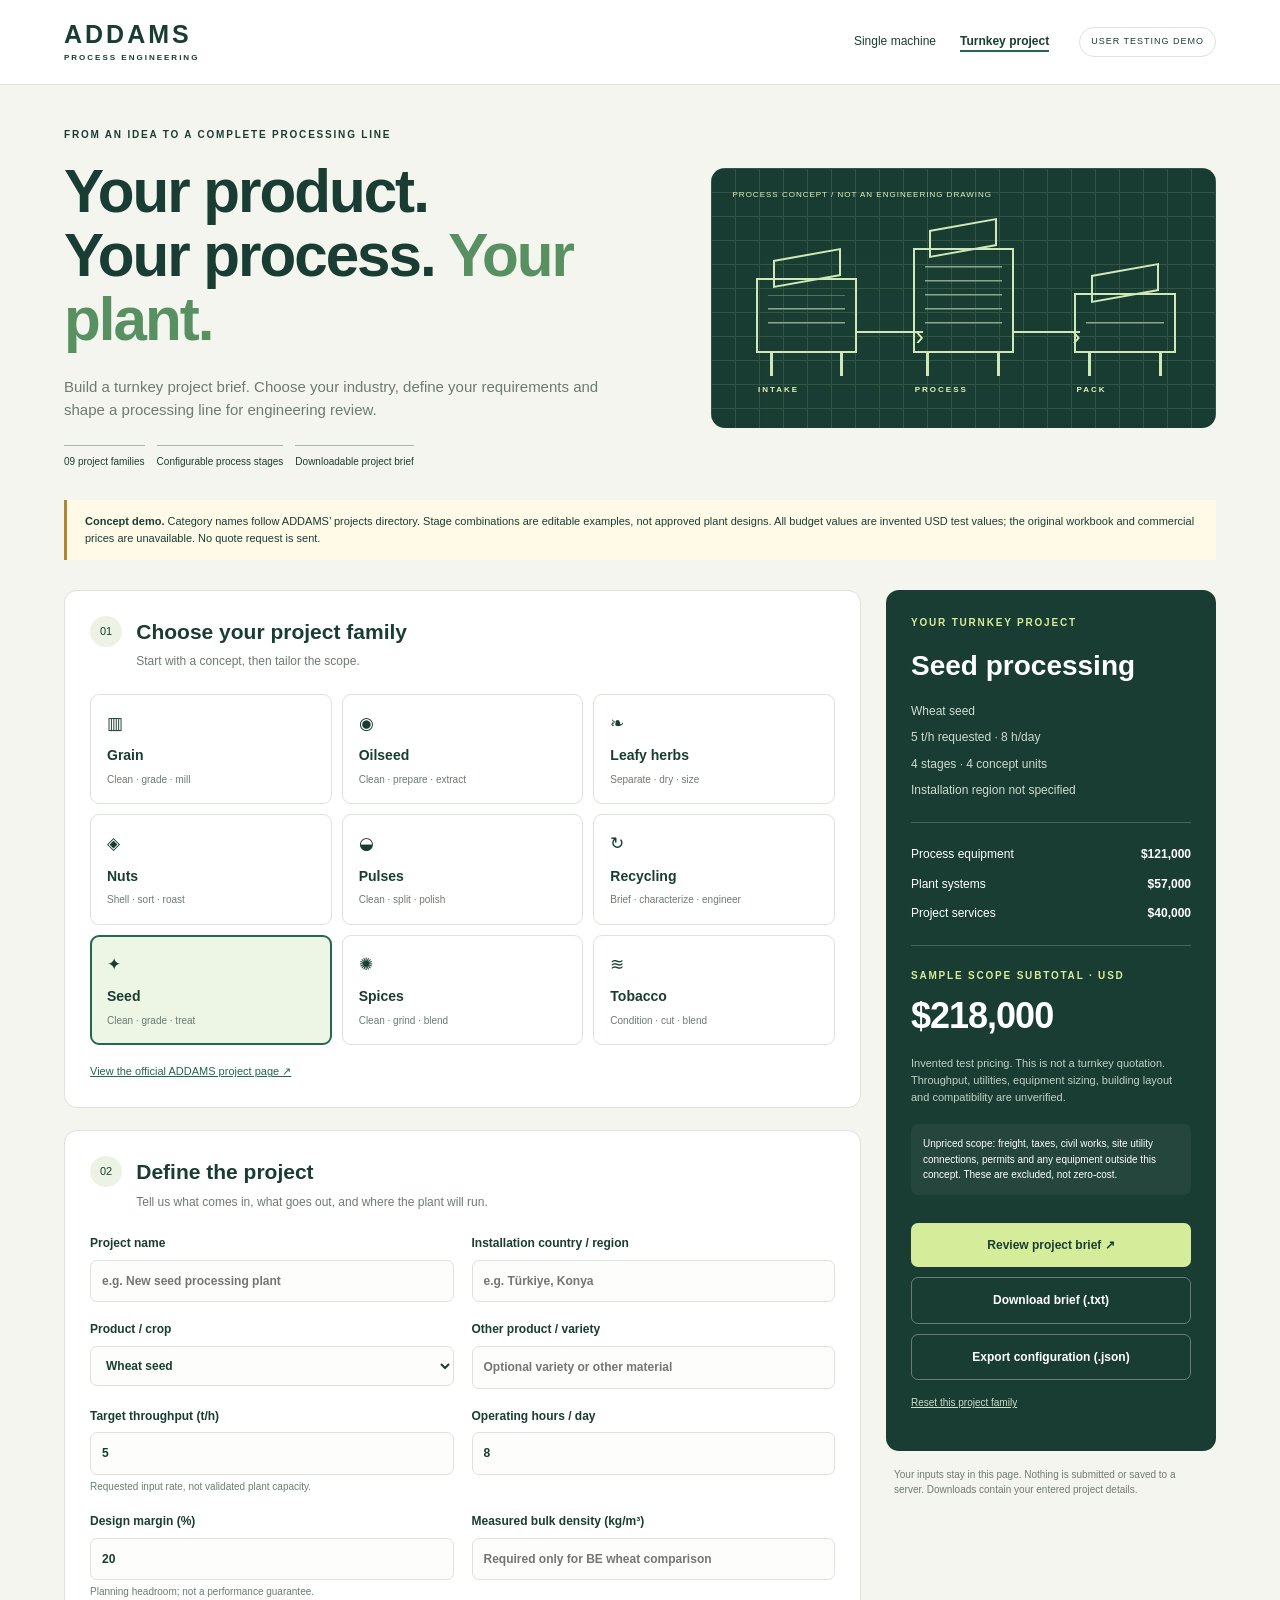
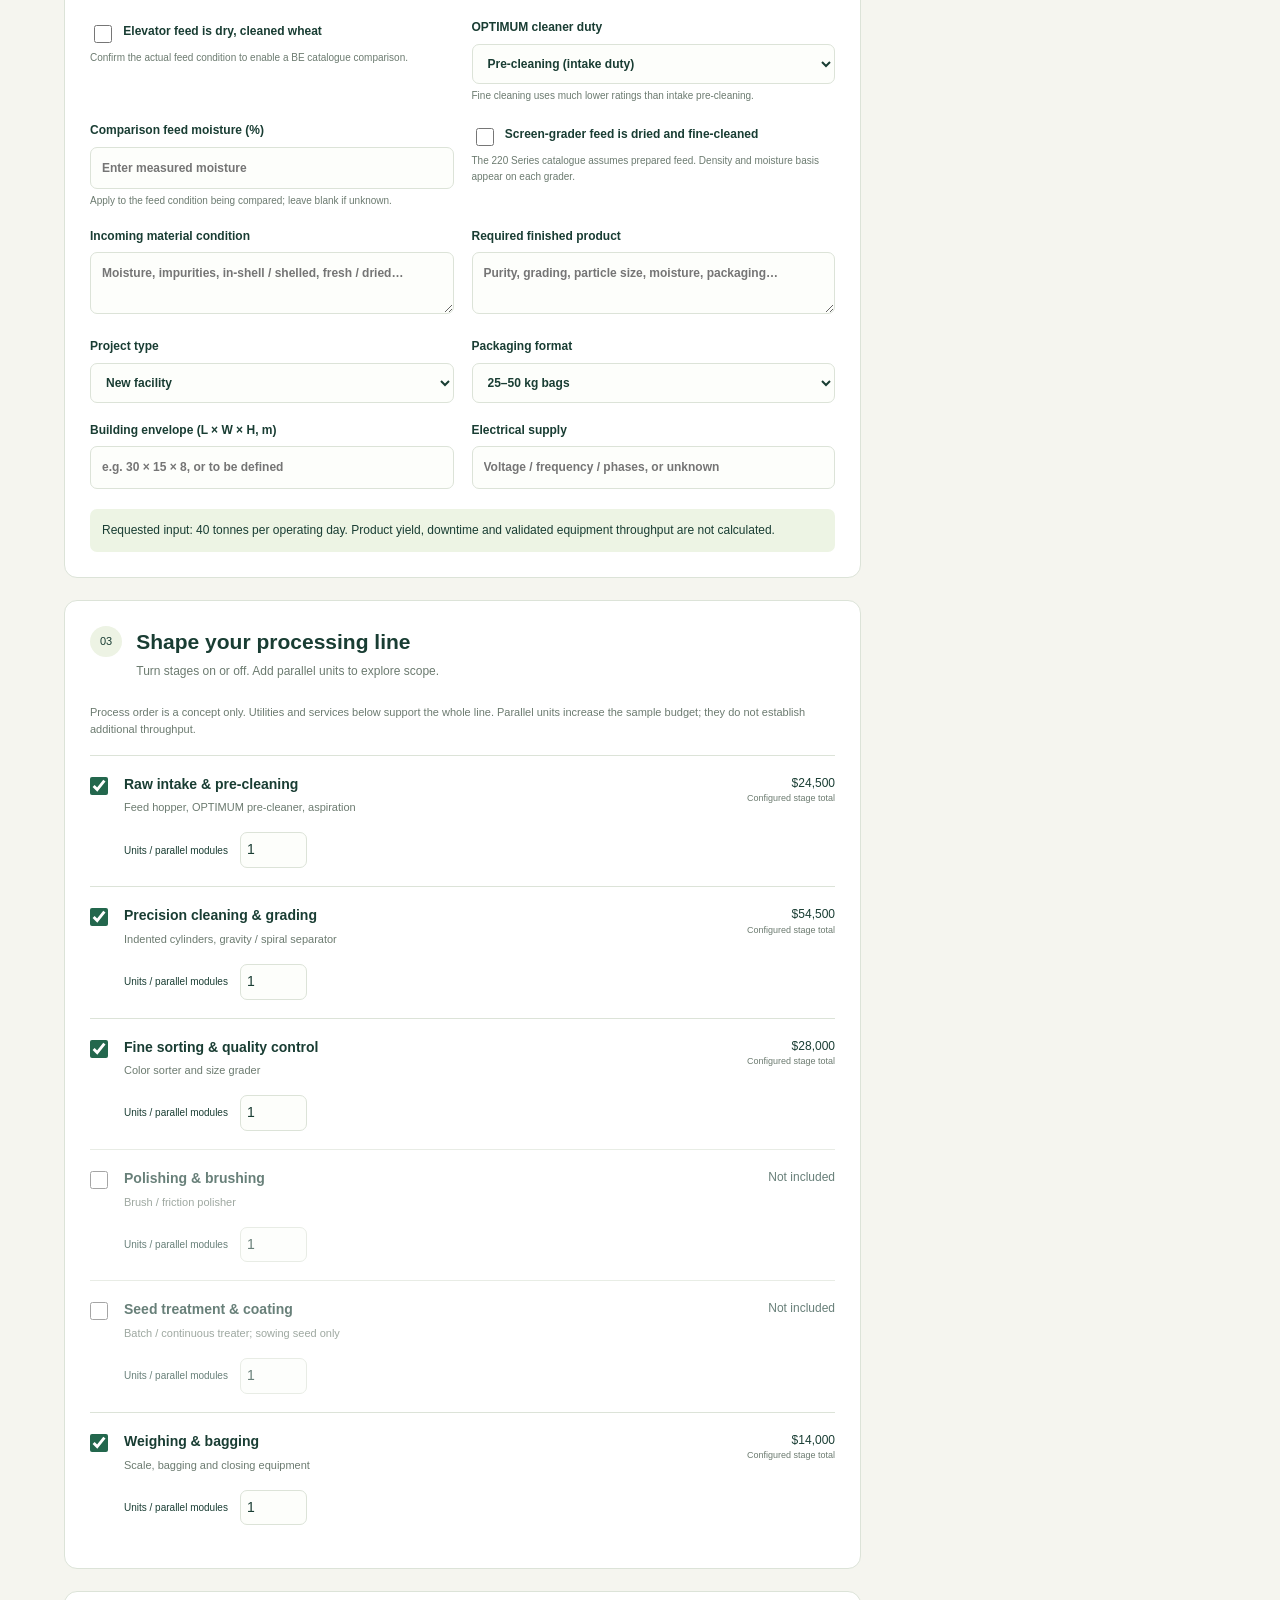
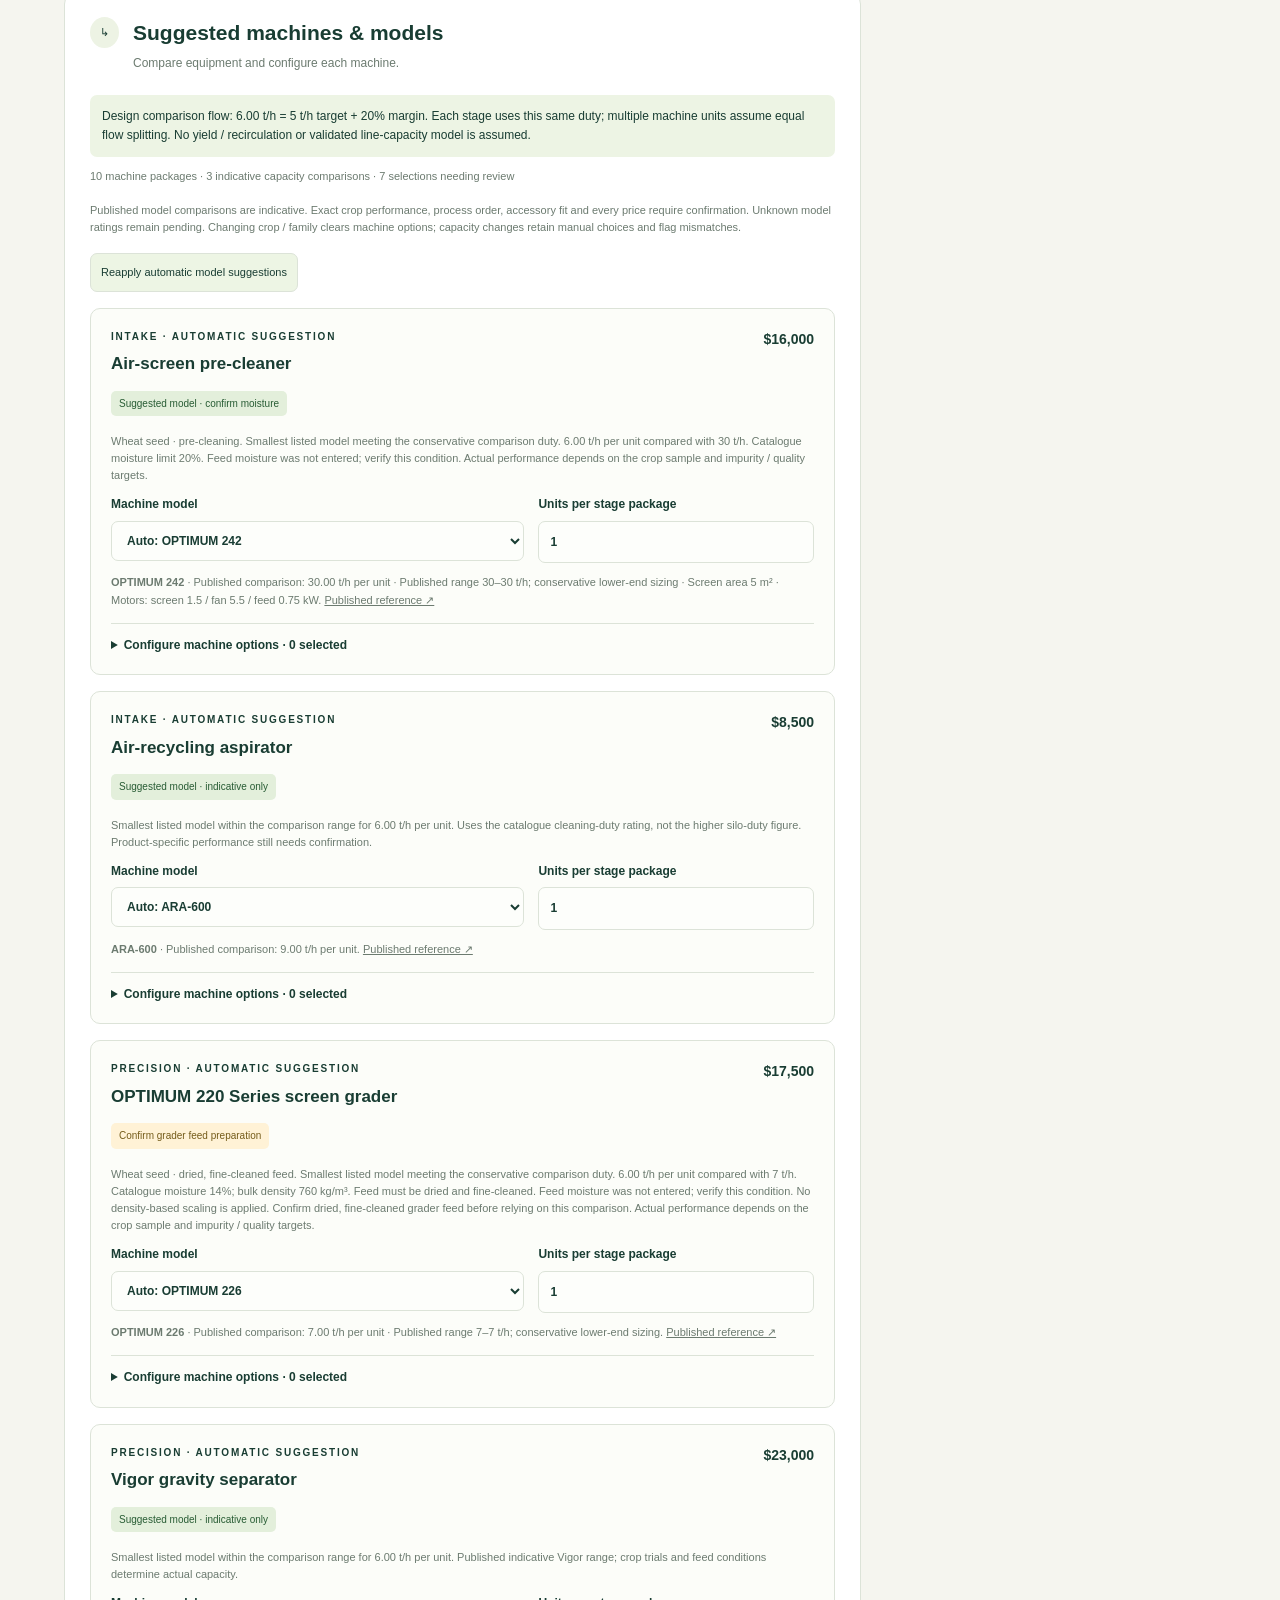
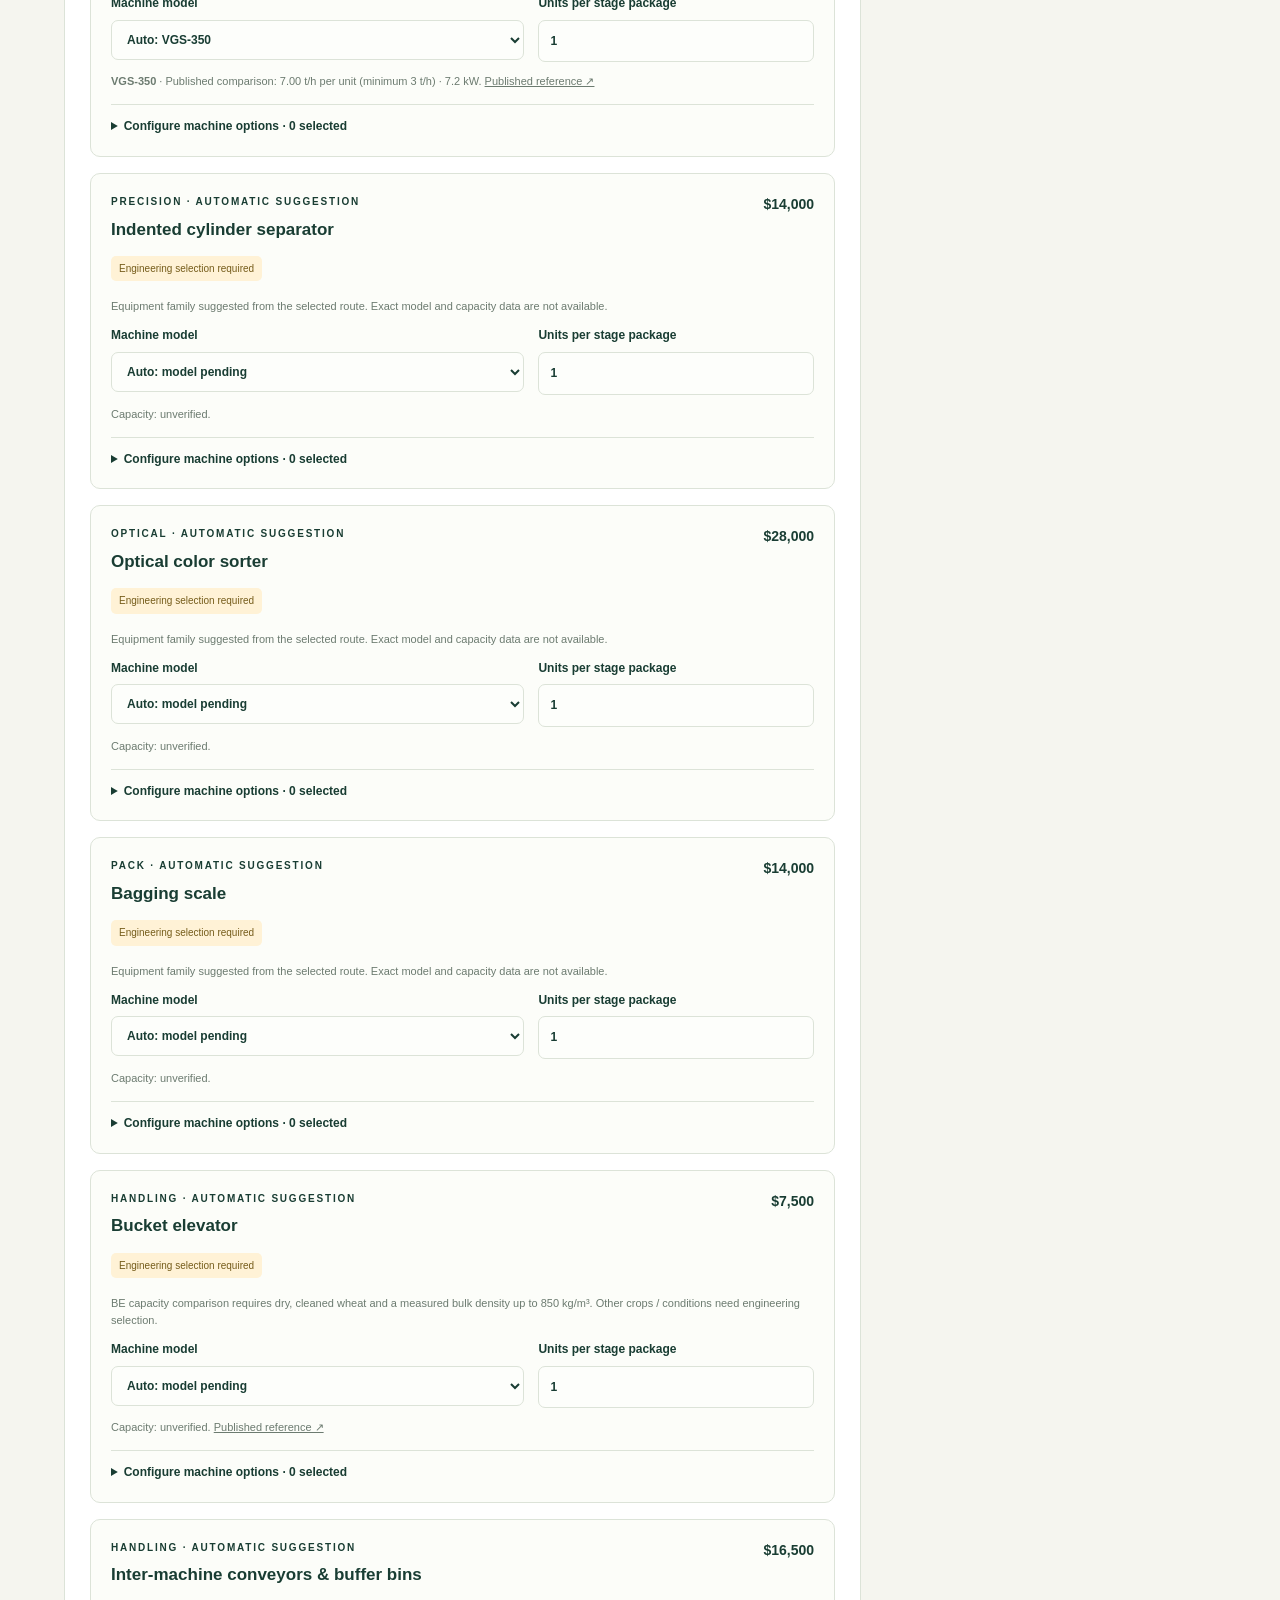
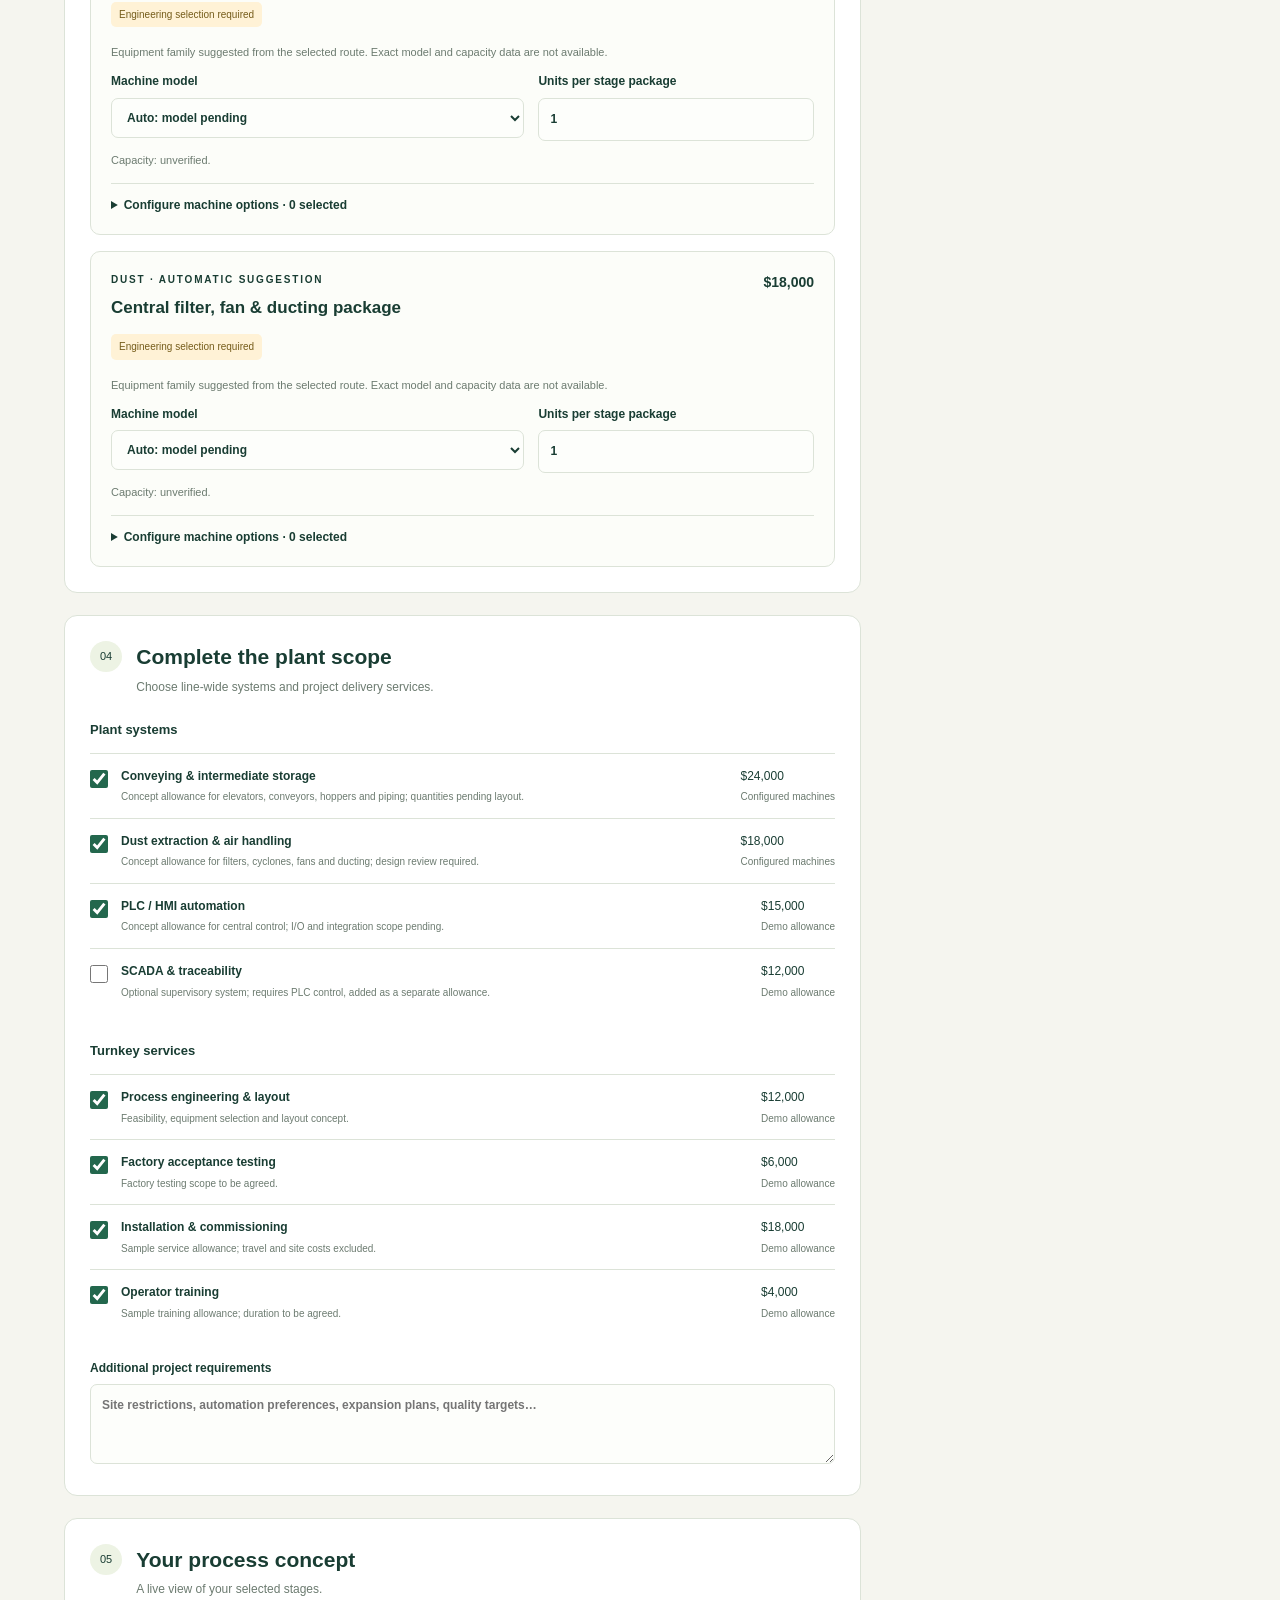
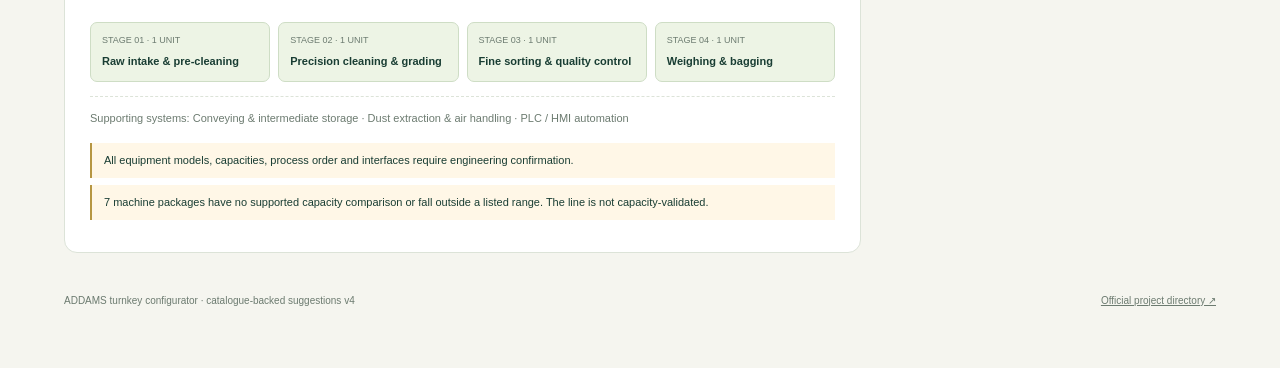
==== commit 03290ea3: "Use catalogue-backed OPTIMUM models with crop, duty and feed-condition checks" ====
--- a/projects.html
+++ b/projects.html
@@ -1,4 +1,4 @@
-<!doctype html><html lang="en"><head><meta charset="utf-8"><meta name="viewport" content="width=device-width,initial-scale=1"><title>ADDAMS | Turnkey Line Configurator</title><link rel="stylesheet" href="projects.css?v=4"><script src="projects.js?v=4" defer></script><script src="recommendations.js?v=4" defer></script></head><body>
+<!doctype html><html lang="en"><head><meta charset="utf-8"><meta name="viewport" content="width=device-width,initial-scale=1"><title>ADDAMS | Turnkey Line Configurator</title><link rel="stylesheet" href="projects.css?v=4"><script src="projects.js?v=4" defer></script><script src="catalogue-data.js?v=6" defer></script><script src="recommendations.js?v=6" defer></script></head><body>
 <header><a class="brand" href="index.html">ADDAMS<small>PROCESS ENGINEERING</small></a><nav><a href="index.html">Single machine</a><a href="projects.html" aria-current="page">Turnkey project</a></nav><span class="badge">USER TESTING DEMO</span></header>
 <main><section class="hero"><div><div class="eyebrow">From an idea to a complete processing line</div><h1>Your product.<br>Your process. <em>Your plant.</em></h1><p>Build a turnkey project brief. Choose your industry, define your requirements and shape a processing line for engineering review.</p><div class="hero-tags"><span>09 project families</span><span>Configurable process stages</span><span>Downloadable project brief</span></div></div><div class="blueprint" aria-label="Conceptual processing-line illustration"><div class="grid-bg"></div><div class="tower t1"><i></i><b>INTAKE</b></div><div class="connector c1"></div><div class="tower t2"><i></i><b>PROCESS</b></div><div class="connector c2"></div><div class="tower t3"><i></i><b>PACK</b></div><span class="drawing-label">PROCESS CONCEPT / NOT AN ENGINEERING DRAWING</span></div></section>
 <div class="notice"><b>Concept demo.</b> Category names follow ADDAMS’ projects directory. Stage combinations are editable examples, not approved plant designs. All budget values are invented USD test values; the original workbook and commercial prices are unavailable. No quote request is sent.</div>
@@ -7,15 +7,16 @@
 <label>Project name<input id="projectName" maxlength="120" placeholder="e.g. New seed processing plant"></label><label>Installation country / region<input id="country" maxlength="120" placeholder="e.g. Türkiye, Konya"></label>
 <label>Product / crop<select id="crop"></select></label><label>Other product / variety<input id="variety" maxlength="120" placeholder="Optional variety or other material"></label>
 <label>Target throughput (t/h)<input id="capacity" type="number" min="0.1" max="1000" step="0.1" value="5" required><small>Requested input rate, not validated plant capacity.</small></label><label>Operating hours / day<input id="hours" type="number" min="1" max="24" step="1" value="8" required></label>
-<label>Design margin (%)<input id="margin" type="number" min="0" max="50" step="1" value="20"><small>Planning headroom; not a performance guarantee.</small></label><label>Measured bulk density (kg/m³)<input id="density" type="number" min="1" max="850" step="1" placeholder="Required only for BE wheat comparison"></label><label class="condition-check"><input id="dryWheat" type="checkbox"> Elevator feed is dry, cleaned wheat<small>Confirm the actual feed condition to enable a BE catalogue comparison.</small></label><label>Incoming material condition<textarea id="incoming" rows="2" maxlength="1000" placeholder="Moisture, impurities, in-shell / shelled, fresh / dried…"></textarea></label><label>Required finished product<textarea id="finished" rows="2" maxlength="1000" placeholder="Purity, grading, particle size, moisture, packaging…"></textarea></label>
+<label>Design margin (%)<input id="margin" type="number" min="0" max="50" step="1" value="20"><small>Planning headroom; not a performance guarantee.</small></label><label>Measured bulk density (kg/m³)<input id="density" type="number" min="1" max="850" step="1" placeholder="Required only for BE wheat comparison"></label><label class="condition-check"><input id="dryWheat" type="checkbox"> Elevator feed is dry, cleaned wheat<small>Confirm the actual feed condition to enable a BE catalogue comparison.</small></label><label>OPTIMUM cleaner duty<select id="optimumDuty"><option value="pre">Pre-cleaning (intake duty)</option><option value="fine">Fine cleaning (crop-specific row)</option><option value="fine-malting">Fine cleaning — malting barley</option></select><small>Fine cleaning uses much lower ratings than intake pre-cleaning.</small></label><label>Comparison feed moisture (%)<input id="feedMoisture" type="number" min="0" max="100" step="0.1" placeholder="Enter measured moisture"><small>Apply to the feed condition being compared; leave blank if unknown.</small></label><label class="condition-check"><input id="graderReady" type="checkbox"> Screen-grader feed is dried and fine-cleaned<small>The 220 Series catalogue assumes prepared feed. Density and moisture basis appear on each grader.</small></label><label>Incoming material condition<textarea id="incoming" rows="2" maxlength="1000" placeholder="Moisture, impurities, in-shell / shelled, fresh / dried…"></textarea></label><label>Required finished product<textarea id="finished" rows="2" maxlength="1000" placeholder="Purity, grading, particle size, moisture, packaging…"></textarea></label>
 <label>Project type<select id="projectType"><option>New facility</option><option>Existing line expansion</option><option>Retrofit / modernization</option></select></label><label>Packaging format<select id="packFormat"><option>25–50 kg bags</option><option>Big bags</option><option>Retail pouches</option><option>Jars / tins</option><option>Bulk discharge</option><option>To be defined</option></select></label>
 <label>Building envelope (L × W × H, m)<input id="building" maxlength="100" placeholder="e.g. 30 × 15 × 8, or to be defined"></label><label>Electrical supply<input id="power" maxlength="100" placeholder="Voltage / frequency / phases, or unknown"></label></div><div class="requirement" id="throughput" role="status"></div></section>
 <section class="panel"><div class="section-title"><span>03</span><div><h2>Shape your processing line</h2><p>Turn stages on or off. Add parallel units to explore scope.</p></div></div><div class="tip">Process order is a concept only. Utilities and services below support the whole line. Parallel units increase the sample budget; they do not establish additional throughput.</div><div id="stages"></div></section>
 <section class="panel machine-panel"><div class="section-title"><span>↳</span><div><h2>Suggested machines &amp; models</h2><p>Compare equipment and configure each machine.</p></div></div><div class="requirement" id="machineBasis"></div><p class="tip" id="machineCount" aria-live="polite"></p><p class="tip">Published model comparisons are indicative. Exact crop performance, process order, accessory fit and every price require confirmation. Unknown model ratings remain pending. Changing crop / family clears machine options; capacity changes retain manual choices and flag mismatches.</p><button class="reapply" id="reapply">Reapply automatic model suggestions</button><div id="machineMessage" role="status"></div><div id="machines"></div></section><section class="panel"><div class="section-title"><span>04</span><div><h2>Complete the plant scope</h2><p>Choose line-wide systems and project delivery services.</p></div></div><h3>Plant systems</h3><div id="systems"></div><h3 class="subhead">Turnkey services</h3><div id="services"></div><label class="notes">Additional project requirements<textarea id="notes" rows="3" maxlength="2000" placeholder="Site restrictions, automation preferences, expansion plans, quality targets…"></textarea></label></section>
 <section class="panel flow-panel"><div class="section-title"><span>05</span><div><h2>Your process concept</h2><p>A live view of your selected stages.</p></div></div><ol id="flow" class="flow"></ol><div id="support" class="support"></div><div id="checks" class="checks" role="status"></div></section></div>
 <aside><div class="summary"><div class="eyebrow">Your turnkey project</div><h2 id="summaryTitle"></h2><div id="summaryDetails"></div><div class="divider"></div><div id="budgetLines"></div><div class="divider"></div><div class="eyebrow">Sample scope subtotal · USD</div><div id="budget" class="budget" role="status" aria-live="polite"></div><p class="fine">Invented test pricing. This is not a turnkey quotation. Throughput, utilities, equipment sizing, building layout and compatibility are unverified.</p><div class="exclusions">Unpriced scope: freight, taxes, civil works, site utility connections, permits and any equipment outside this concept. These are excluded, not zero-cost.</div><button class="primary" id="review">Review project brief ↗</button><button class="secondary" id="download">Download brief (.txt)</button><button class="secondary" id="json">Export configuration (.json)</button><button class="reset" id="reset">Reset this project family</button><div class="status" id="status" role="status"></div></div><div class="privacy">Your inputs stay in this page. Nothing is submitted or saved to a server. Downloads contain your entered project details.</div></aside></div>
-<footer><span>ADDAMS turnkey configurator · machine suggestions v3</span><a href="https://addamsgroup.com/projects/" target="_blank" rel="noopener">Official project directory ↗</a></footer></main>
+<footer><span>ADDAMS turnkey configurator · catalogue-backed suggestions v4</span><a href="https://addamsgroup.com/projects/" target="_blank" rel="noopener">Official project directory ↗</a></footer></main>
 <dialog id="brief" aria-labelledby="briefTitle"><button class="close" id="close" aria-label="Close project brief">×</button><div class="eyebrow">Project brief / engineering review required</div><h2 id="briefTitle">Your turnkey line concept</h2><pre id="briefText"></pre><div class="dialog-actions"><button class="primary" id="briefDownload">Download brief</button><button class="secondary" id="print">Print / Save as PDF</button></div></dialog></body></html>
 
 
 
+
